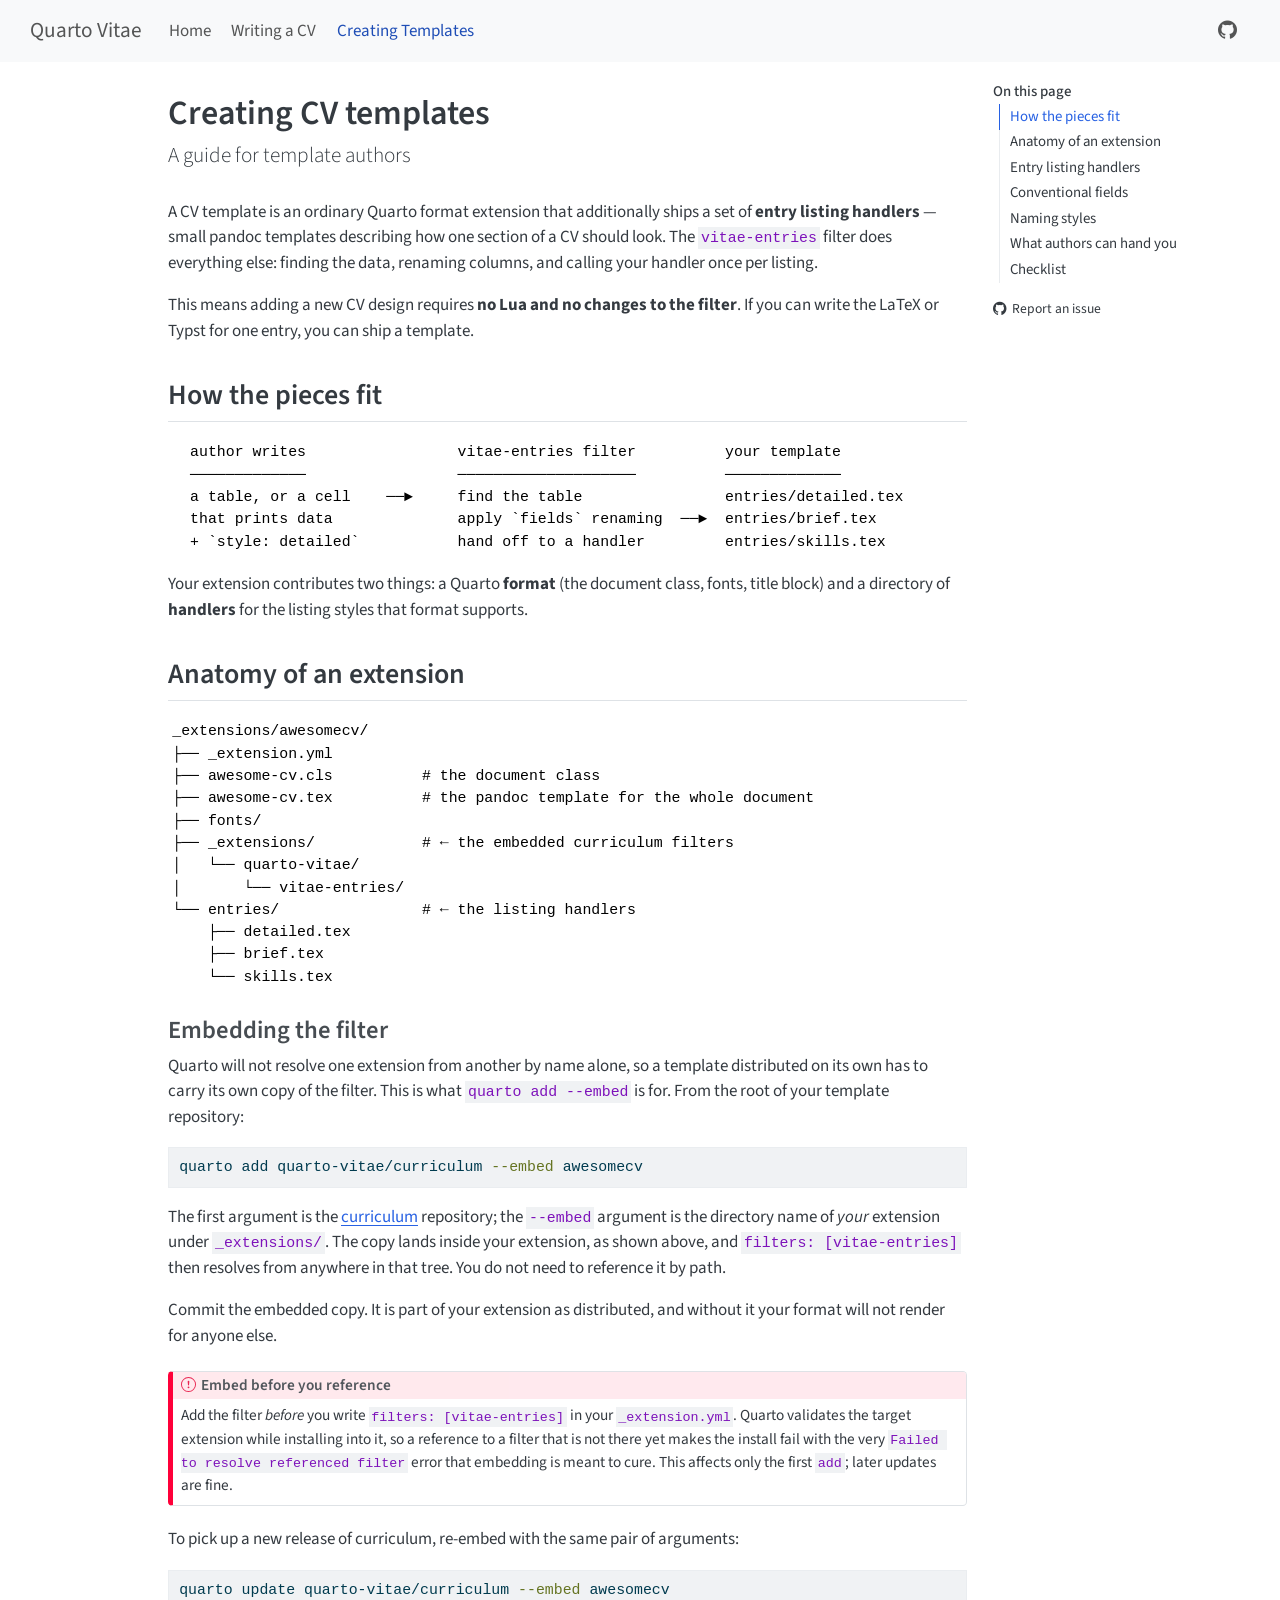
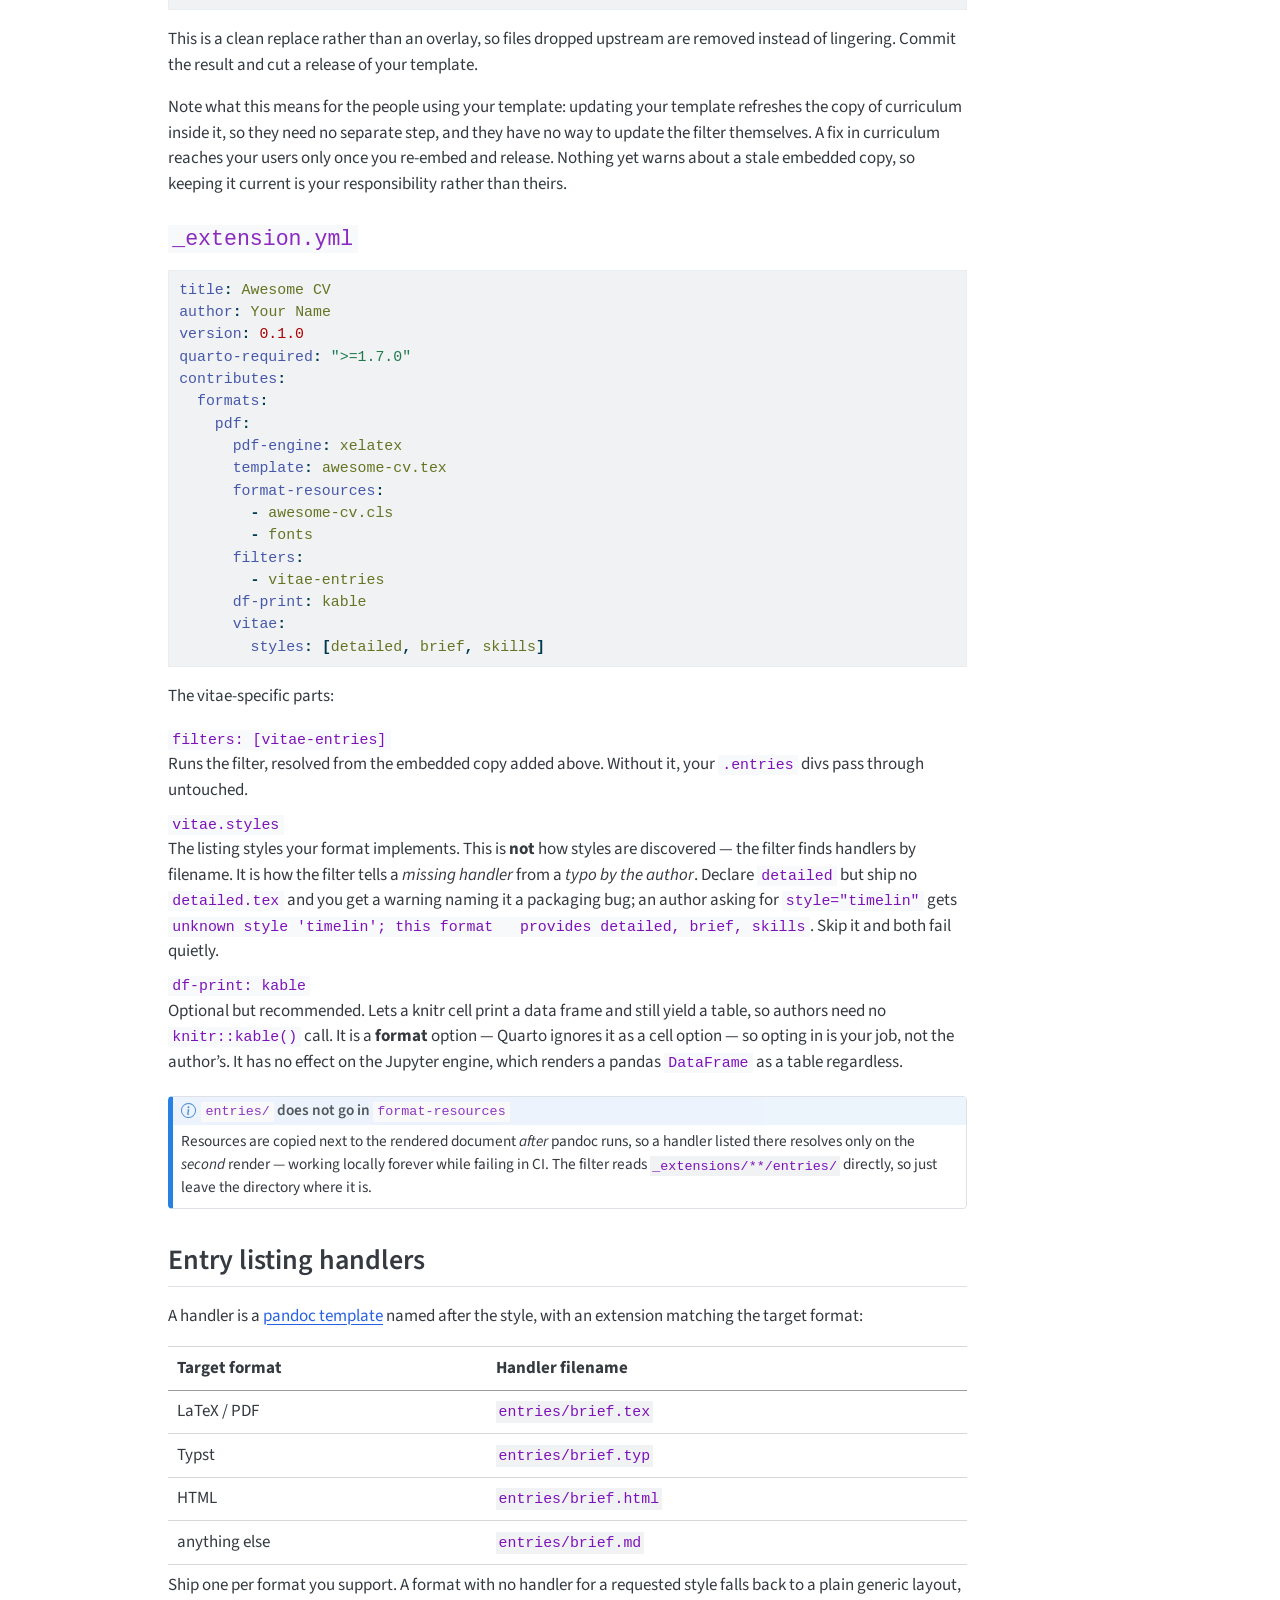
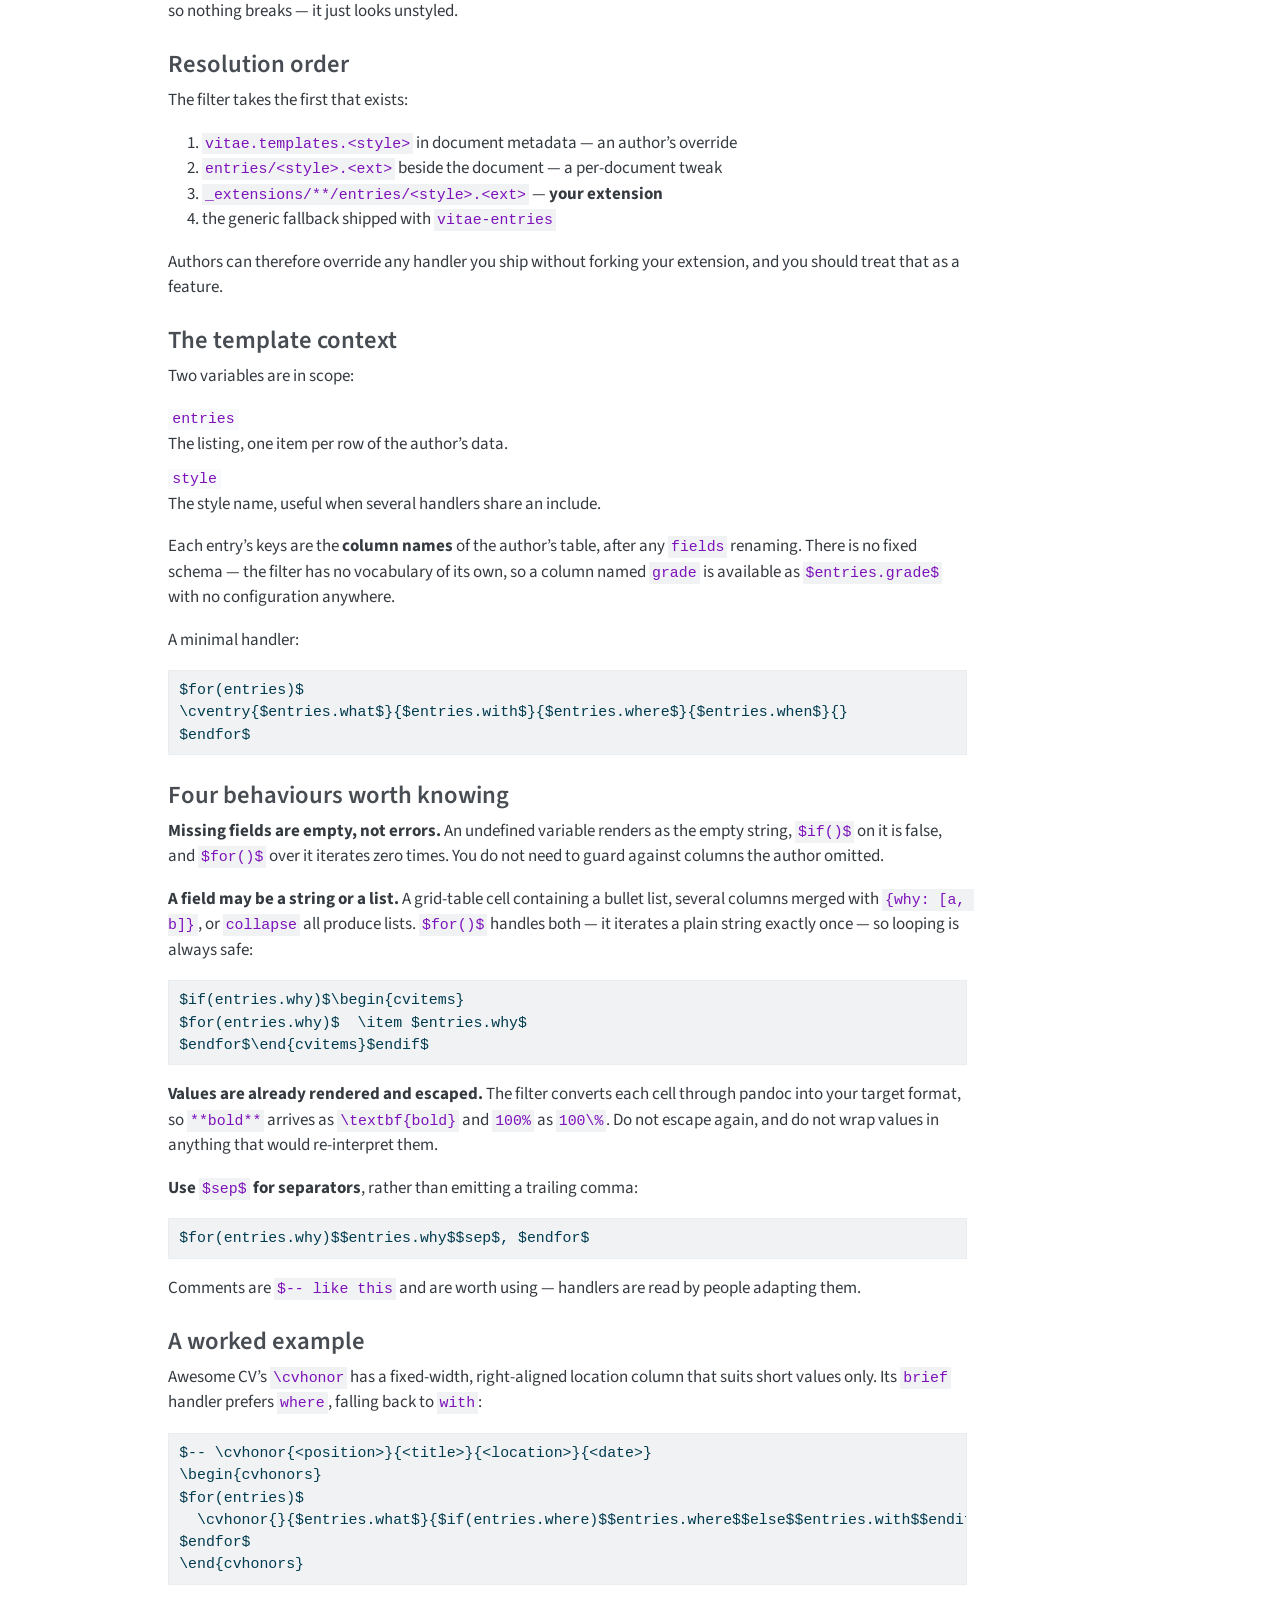
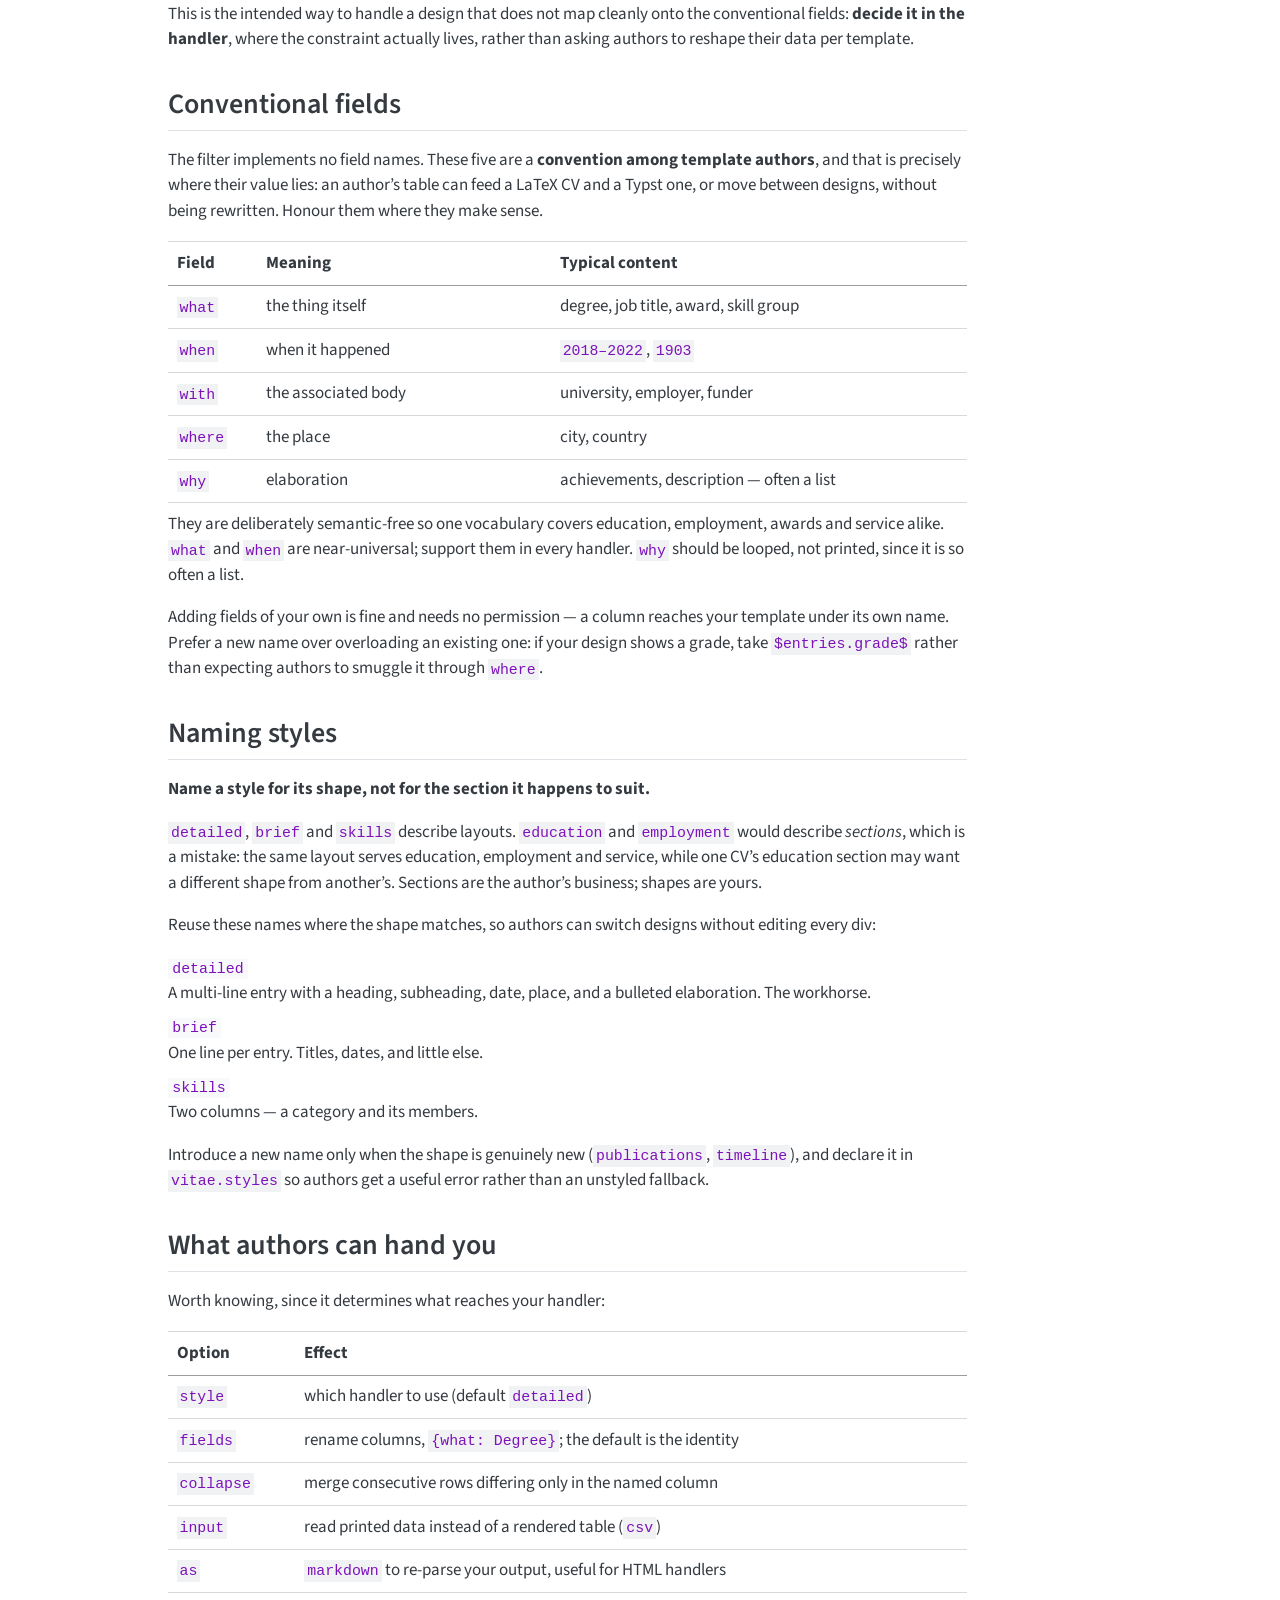
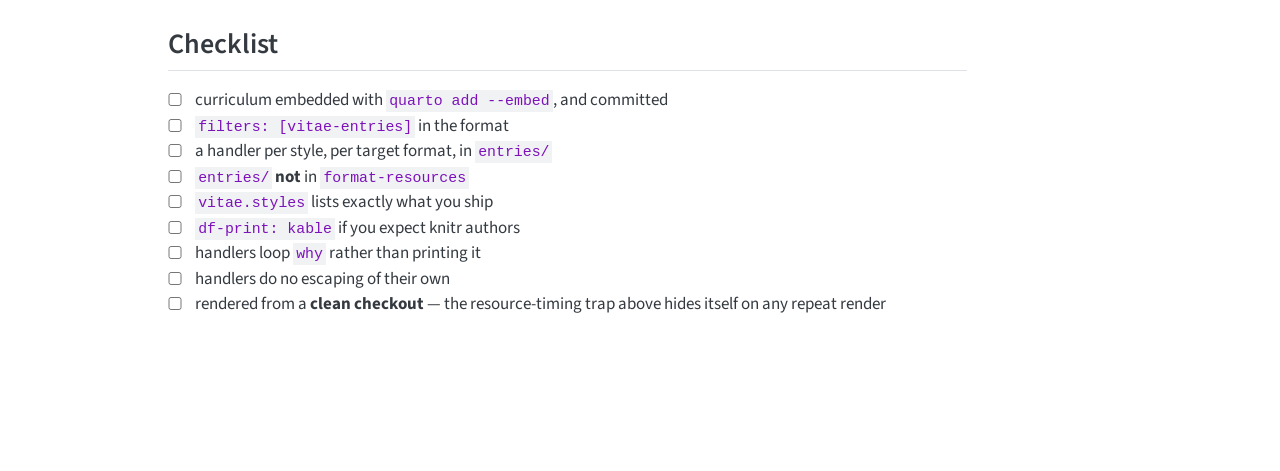
==== creating-templates.html @ 0ea7a0a8 "Built site for gh-pages" ====
<!DOCTYPE html>
<html xmlns="http://www.w3.org/1999/xhtml" lang="en" xml:lang="en"><head>

<meta charset="utf-8">
<meta name="generator" content="quarto-1.8.26">

<meta name="viewport" content="width=device-width, initial-scale=1.0, user-scalable=yes">


<title>Creating CV templates – Quarto Vitae</title>
<style>
code{white-space: pre-wrap;}
span.smallcaps{font-variant: small-caps;}
div.columns{display: flex; gap: min(4vw, 1.5em);}
div.column{flex: auto; overflow-x: auto;}
div.hanging-indent{margin-left: 1.5em; text-indent: -1.5em;}
ul.task-list{list-style: none;}
ul.task-list li input[type="checkbox"] {
  width: 0.8em;
  margin: 0 0.8em 0.2em -1em; /* quarto-specific, see https://github.com/quarto-dev/quarto-cli/issues/4556 */ 
  vertical-align: middle;
}
/* CSS for syntax highlighting */
html { -webkit-text-size-adjust: 100%; }
pre > code.sourceCode { white-space: pre; position: relative; }
pre > code.sourceCode > span { display: inline-block; line-height: 1.25; }
pre > code.sourceCode > span:empty { height: 1.2em; }
.sourceCode { overflow: visible; }
code.sourceCode > span { color: inherit; text-decoration: inherit; }
div.sourceCode { margin: 1em 0; }
pre.sourceCode { margin: 0; }
@media screen {
div.sourceCode { overflow: auto; }
}
@media print {
pre > code.sourceCode { white-space: pre-wrap; }
pre > code.sourceCode > span { text-indent: -5em; padding-left: 5em; }
}
pre.numberSource code
  { counter-reset: source-line 0; }
pre.numberSource code > span
  { position: relative; left: -4em; counter-increment: source-line; }
pre.numberSource code > span > a:first-child::before
  { content: counter(source-line);
    position: relative; left: -1em; text-align: right; vertical-align: baseline;
    border: none; display: inline-block;
    -webkit-touch-callout: none; -webkit-user-select: none;
    -khtml-user-select: none; -moz-user-select: none;
    -ms-user-select: none; user-select: none;
    padding: 0 4px; width: 4em;
  }
pre.numberSource { margin-left: 3em;  padding-left: 4px; }
div.sourceCode
  {   }
@media screen {
pre > code.sourceCode > span > a:first-child::before { text-decoration: underline; }
}
</style>


<script src="site_libs/quarto-nav/quarto-nav.js"></script>
<script src="site_libs/quarto-nav/headroom.min.js"></script>
<script src="site_libs/clipboard/clipboard.min.js"></script>
<script src="site_libs/quarto-search/autocomplete.umd.js"></script>
<script src="site_libs/quarto-search/fuse.min.js"></script>
<script src="site_libs/quarto-search/quarto-search.js"></script>
<meta name="quarto:offset" content="./">
<script src="site_libs/quarto-html/quarto.js" type="module"></script>
<script src="site_libs/quarto-html/tabsets/tabsets.js" type="module"></script>
<script src="site_libs/quarto-html/axe/axe-check.js" type="module"></script>
<script src="site_libs/quarto-html/popper.min.js"></script>
<script src="site_libs/quarto-html/tippy.umd.min.js"></script>
<script src="site_libs/quarto-html/anchor.min.js"></script>
<link href="site_libs/quarto-html/tippy.css" rel="stylesheet">
<link href="site_libs/quarto-html/quarto-syntax-highlighting-587c61ba64f3a5504c4d52d930310e48.css" rel="stylesheet" id="quarto-text-highlighting-styles">
<script src="site_libs/bootstrap/bootstrap.min.js"></script>
<link href="site_libs/bootstrap/bootstrap-icons.css" rel="stylesheet">
<link href="site_libs/bootstrap/bootstrap-ab8ef9ee468b0a831b64f051da950bc8.min.css" rel="stylesheet" append-hash="true" id="quarto-bootstrap" data-mode="light">
<script id="quarto-search-options" type="application/json">{
  "location": "navbar",
  "copy-button": false,
  "collapse-after": 3,
  "panel-placement": "end",
  "type": "overlay",
  "limit": 50,
  "keyboard-shortcut": [
    "f",
    "/",
    "s"
  ],
  "show-item-context": false,
  "language": {
    "search-no-results-text": "No results",
    "search-matching-documents-text": "matching documents",
    "search-copy-link-title": "Copy link to search",
    "search-hide-matches-text": "Hide additional matches",
    "search-more-match-text": "more match in this document",
    "search-more-matches-text": "more matches in this document",
    "search-clear-button-title": "Clear",
    "search-text-placeholder": "",
    "search-detached-cancel-button-title": "Cancel",
    "search-submit-button-title": "Submit",
    "search-label": "Search"
  }
}</script>


<link rel="stylesheet" href="styles.css">
</head>

<body class="nav-fixed quarto-light">

<div id="quarto-search-results"></div>
  <header id="quarto-header" class="headroom fixed-top">
    <nav class="navbar navbar-expand-lg " data-bs-theme="dark">
      <div class="navbar-container container-fluid">
      <div class="navbar-brand-container mx-auto">
    <a class="navbar-brand" href="./index.html">
    <span class="navbar-title">Quarto Vitae</span>
    </a>
  </div>
            <div id="quarto-search" class="" title="Search"></div>
          <button class="navbar-toggler" type="button" data-bs-toggle="collapse" data-bs-target="#navbarCollapse" aria-controls="navbarCollapse" role="menu" aria-expanded="false" aria-label="Toggle navigation" onclick="if (window.quartoToggleHeadroom) { window.quartoToggleHeadroom(); }">
  <span class="navbar-toggler-icon"></span>
</button>
          <div class="collapse navbar-collapse" id="navbarCollapse">
            <ul class="navbar-nav navbar-nav-scroll me-auto">
  <li class="nav-item">
    <a class="nav-link" href="./index.html"> 
<span class="menu-text">Home</span></a>
  </li>  
  <li class="nav-item">
    <a class="nav-link" href="./using-templates.html"> 
<span class="menu-text">Writing a CV</span></a>
  </li>  
  <li class="nav-item">
    <a class="nav-link active" href="./creating-templates.html" aria-current="page"> 
<span class="menu-text">Creating Templates</span></a>
  </li>  
</ul>
            <ul class="navbar-nav navbar-nav-scroll ms-auto">
  <li class="nav-item compact">
    <a class="nav-link" href="https://github.com/orgs/quarto-vitae/repositories"> <i class="bi bi-github" role="img" aria-label="Quarto Vitae templates on GitHub">
</i> 
<span class="menu-text"></span></a>
  </li>  
</ul>
          </div> <!-- /navcollapse -->
            <div class="quarto-navbar-tools">
</div>
      </div> <!-- /container-fluid -->
    </nav>
</header>
<!-- content -->
<div id="quarto-content" class="quarto-container page-columns page-rows-contents page-layout-article page-navbar">
<!-- sidebar -->
<!-- margin-sidebar -->
    <div id="quarto-margin-sidebar" class="sidebar margin-sidebar">
        <nav id="TOC" role="doc-toc" class="toc-active">
    <h2 id="toc-title">On this page</h2>
   
  <ul>
  <li><a href="#how-the-pieces-fit" id="toc-how-the-pieces-fit" class="nav-link active" data-scroll-target="#how-the-pieces-fit">How the pieces fit</a></li>
  <li><a href="#anatomy-of-an-extension" id="toc-anatomy-of-an-extension" class="nav-link" data-scroll-target="#anatomy-of-an-extension">Anatomy of an extension</a>
  <ul class="collapse">
  <li><a href="#embedding-the-filter" id="toc-embedding-the-filter" class="nav-link" data-scroll-target="#embedding-the-filter">Embedding the filter</a></li>
  <li><a href="#extension.yml" id="toc-extension.yml" class="nav-link" data-scroll-target="#extension.yml"><code>_extension.yml</code></a></li>
  </ul></li>
  <li><a href="#entry-listing-handlers" id="toc-entry-listing-handlers" class="nav-link" data-scroll-target="#entry-listing-handlers">Entry listing handlers</a>
  <ul class="collapse">
  <li><a href="#resolution-order" id="toc-resolution-order" class="nav-link" data-scroll-target="#resolution-order">Resolution order</a></li>
  <li><a href="#the-template-context" id="toc-the-template-context" class="nav-link" data-scroll-target="#the-template-context">The template context</a></li>
  <li><a href="#four-behaviours-worth-knowing" id="toc-four-behaviours-worth-knowing" class="nav-link" data-scroll-target="#four-behaviours-worth-knowing">Four behaviours worth knowing</a></li>
  <li><a href="#a-worked-example" id="toc-a-worked-example" class="nav-link" data-scroll-target="#a-worked-example">A worked example</a></li>
  </ul></li>
  <li><a href="#conventional-fields" id="toc-conventional-fields" class="nav-link" data-scroll-target="#conventional-fields">Conventional fields</a></li>
  <li><a href="#naming-styles" id="toc-naming-styles" class="nav-link" data-scroll-target="#naming-styles">Naming styles</a></li>
  <li><a href="#what-authors-can-hand-you" id="toc-what-authors-can-hand-you" class="nav-link" data-scroll-target="#what-authors-can-hand-you">What authors can hand you</a></li>
  <li><a href="#checklist" id="toc-checklist" class="nav-link" data-scroll-target="#checklist">Checklist</a></li>
  </ul>
<div class="toc-actions"><ul><li><a href="https://github.com/quarto-vitae/quarto-vitae.github.io/issues/new" class="toc-action"><i class="bi bi-github"></i>Report an issue</a></li></ul></div></nav>
    </div>
<!-- main -->
<main class="content" id="quarto-document-content">

<header id="title-block-header" class="quarto-title-block default">
<div class="quarto-title">
<h1 class="title">Creating CV templates</h1>
<p class="subtitle lead">A guide for template authors</p>
</div>



<div class="quarto-title-meta">

    
  
    
  </div>
  


</header>


<p>A CV template is an ordinary Quarto format extension that additionally ships a set of <strong>entry listing handlers</strong> — small pandoc templates describing how one section of a CV should look. The <code>vitae-entries</code> filter does everything else: finding the data, renaming columns, and calling your handler once per listing.</p>
<p>This means adding a new CV design requires <strong>no Lua and no changes to the filter</strong>. If you can write the LaTeX or Typst for one entry, you can ship a template.</p>
<section id="how-the-pieces-fit" class="level2">
<h2 class="anchored" data-anchor-id="how-the-pieces-fit">How the pieces fit</h2>
<pre><code>  author writes                 vitae-entries filter          your template
  ─────────────                 ────────────────────          ─────────────
  a table, or a cell    ──►     find the table                entries/detailed.tex
  that prints data              apply `fields` renaming  ──►  entries/brief.tex
  + `style: detailed`           hand off to a handler         entries/skills.tex</code></pre>
<p>Your extension contributes two things: a Quarto <strong>format</strong> (the document class, fonts, title block) and a directory of <strong>handlers</strong> for the listing styles that format supports.</p>
</section>
<section id="anatomy-of-an-extension" class="level2">
<h2 class="anchored" data-anchor-id="anatomy-of-an-extension">Anatomy of an extension</h2>
<pre><code>_extensions/awesomecv/
├── _extension.yml
├── awesome-cv.cls          # the document class
├── awesome-cv.tex          # the pandoc template for the whole document
├── fonts/
├── _extensions/            # ← the embedded curriculum filters
│   └── quarto-vitae/
│       └── vitae-entries/
└── entries/                # ← the listing handlers
    ├── detailed.tex
    ├── brief.tex
    └── skills.tex</code></pre>
<section id="embedding-the-filter" class="level3">
<h3 class="anchored" data-anchor-id="embedding-the-filter">Embedding the filter</h3>
<p>Quarto will not resolve one extension from another by name alone, so a template distributed on its own has to carry its own copy of the filter. This is what <code>quarto add --embed</code> is for. From the root of your template repository:</p>
<div class="code-copy-outer-scaffold"><div class="sourceCode" id="cb3"><pre class="sourceCode bash code-with-copy"><code class="sourceCode bash"><span id="cb3-1"><a href="#cb3-1" aria-hidden="true" tabindex="-1"></a><span class="ex">quarto</span> add quarto-vitae/curriculum <span class="at">--embed</span> awesomecv</span></code></pre></div><button title="Copy to Clipboard" class="code-copy-button"><i class="bi"></i></button></div>
<p>The first argument is the <a href="https://github.com/quarto-vitae/curriculum">curriculum</a> repository; the <code>--embed</code> argument is the directory name of <em>your</em> extension under <code>_extensions/</code>. The copy lands inside your extension, as shown above, and <code>filters: [vitae-entries]</code> then resolves from anywhere in that tree. You do not need to reference it by path.</p>
<p>Commit the embedded copy. It is part of your extension as distributed, and without it your format will not render for anyone else.</p>
<div class="callout callout-style-default callout-important callout-titled">
<div class="callout-header d-flex align-content-center">
<div class="callout-icon-container">
<i class="callout-icon"></i>
</div>
<div class="callout-title-container flex-fill">
<span class="screen-reader-only">Important</span>Embed before you reference
</div>
</div>
<div class="callout-body-container callout-body">
<p>Add the filter <em>before</em> you write <code>filters: [vitae-entries]</code> in your <code>_extension.yml</code>. Quarto validates the target extension while installing into it, so a reference to a filter that is not there yet makes the install fail with the very <code>Failed to resolve referenced filter</code> error that embedding is meant to cure. This affects only the first <code>add</code>; later updates are fine.</p>
</div>
</div>
<p>To pick up a new release of curriculum, re-embed with the same pair of arguments:</p>
<div class="code-copy-outer-scaffold"><div class="sourceCode" id="cb4"><pre class="sourceCode bash code-with-copy"><code class="sourceCode bash"><span id="cb4-1"><a href="#cb4-1" aria-hidden="true" tabindex="-1"></a><span class="ex">quarto</span> update quarto-vitae/curriculum <span class="at">--embed</span> awesomecv</span></code></pre></div><button title="Copy to Clipboard" class="code-copy-button"><i class="bi"></i></button></div>
<p>This is a clean replace rather than an overlay, so files dropped upstream are removed instead of lingering. Commit the result and cut a release of your template.</p>
<p>Note what this means for the people using your template: updating your template refreshes the copy of curriculum inside it, so they need no separate step, and they have no way to update the filter themselves. A fix in curriculum reaches your users only once you re-embed and release. Nothing yet warns about a stale embedded copy, so keeping it current is your responsibility rather than theirs.</p>
</section>
<section id="extension.yml" class="level3">
<h3 class="anchored" data-anchor-id="extension.yml"><code>_extension.yml</code></h3>
<div class="code-copy-outer-scaffold"><div class="sourceCode" id="cb5"><pre class="sourceCode yaml code-with-copy"><code class="sourceCode yaml"><span id="cb5-1"><a href="#cb5-1" aria-hidden="true" tabindex="-1"></a><span class="fu">title</span><span class="kw">:</span><span class="at"> Awesome CV</span></span>
<span id="cb5-2"><a href="#cb5-2" aria-hidden="true" tabindex="-1"></a><span class="fu">author</span><span class="kw">:</span><span class="at"> Your Name</span></span>
<span id="cb5-3"><a href="#cb5-3" aria-hidden="true" tabindex="-1"></a><span class="fu">version</span><span class="kw">:</span><span class="at"> </span><span class="fl">0.1.0</span></span>
<span id="cb5-4"><a href="#cb5-4" aria-hidden="true" tabindex="-1"></a><span class="fu">quarto-required</span><span class="kw">:</span><span class="at"> </span><span class="st">"&gt;=1.7.0"</span></span>
<span id="cb5-5"><a href="#cb5-5" aria-hidden="true" tabindex="-1"></a><span class="fu">contributes</span><span class="kw">:</span></span>
<span id="cb5-6"><a href="#cb5-6" aria-hidden="true" tabindex="-1"></a><span class="at">  </span><span class="fu">formats</span><span class="kw">:</span></span>
<span id="cb5-7"><a href="#cb5-7" aria-hidden="true" tabindex="-1"></a><span class="at">    </span><span class="fu">pdf</span><span class="kw">:</span></span>
<span id="cb5-8"><a href="#cb5-8" aria-hidden="true" tabindex="-1"></a><span class="at">      </span><span class="fu">pdf-engine</span><span class="kw">:</span><span class="at"> xelatex</span></span>
<span id="cb5-9"><a href="#cb5-9" aria-hidden="true" tabindex="-1"></a><span class="at">      </span><span class="fu">template</span><span class="kw">:</span><span class="at"> awesome-cv.tex</span></span>
<span id="cb5-10"><a href="#cb5-10" aria-hidden="true" tabindex="-1"></a><span class="at">      </span><span class="fu">format-resources</span><span class="kw">:</span></span>
<span id="cb5-11"><a href="#cb5-11" aria-hidden="true" tabindex="-1"></a><span class="at">        </span><span class="kw">-</span><span class="at"> awesome-cv.cls</span></span>
<span id="cb5-12"><a href="#cb5-12" aria-hidden="true" tabindex="-1"></a><span class="at">        </span><span class="kw">-</span><span class="at"> fonts</span></span>
<span id="cb5-13"><a href="#cb5-13" aria-hidden="true" tabindex="-1"></a><span class="at">      </span><span class="fu">filters</span><span class="kw">:</span></span>
<span id="cb5-14"><a href="#cb5-14" aria-hidden="true" tabindex="-1"></a><span class="at">        </span><span class="kw">-</span><span class="at"> vitae-entries</span></span>
<span id="cb5-15"><a href="#cb5-15" aria-hidden="true" tabindex="-1"></a><span class="at">      </span><span class="fu">df-print</span><span class="kw">:</span><span class="at"> kable</span></span>
<span id="cb5-16"><a href="#cb5-16" aria-hidden="true" tabindex="-1"></a><span class="at">      </span><span class="fu">vitae</span><span class="kw">:</span></span>
<span id="cb5-17"><a href="#cb5-17" aria-hidden="true" tabindex="-1"></a><span class="at">        </span><span class="fu">styles</span><span class="kw">:</span><span class="at"> </span><span class="kw">[</span><span class="at">detailed</span><span class="kw">,</span><span class="at"> brief</span><span class="kw">,</span><span class="at"> skills</span><span class="kw">]</span></span></code></pre></div><button title="Copy to Clipboard" class="code-copy-button"><i class="bi"></i></button></div>
<p>The vitae-specific parts:</p>
<dl>
<dt><code>filters: [vitae-entries]</code></dt>
<dd>
Runs the filter, resolved from the embedded copy added above. Without it, your <code>.entries</code> divs pass through untouched.
</dd>
<dt><code>vitae.styles</code></dt>
<dd>
The listing styles your format implements. This is <strong>not</strong> how styles are discovered — the filter finds handlers by filename. It is how the filter tells a <em>missing handler</em> from a <em>typo by the author</em>. Declare <code>detailed</code> but ship no <code>detailed.tex</code> and you get a warning naming it a packaging bug; an author asking for <code>style="timelin"</code> gets <code>unknown style 'timelin'; this format   provides detailed, brief, skills</code>. Skip it and both fail quietly.
</dd>
<dt><code>df-print: kable</code></dt>
<dd>
Optional but recommended. Lets a knitr cell print a data frame and still yield a table, so authors need no <code>knitr::kable()</code> call. It is a <strong>format</strong> option — Quarto ignores it as a cell option — so opting in is your job, not the author’s. It has no effect on the Jupyter engine, which renders a pandas <code>DataFrame</code> as a table regardless.
</dd>
</dl>
<div class="callout callout-style-default callout-note callout-titled">
<div class="callout-header d-flex align-content-center">
<div class="callout-icon-container">
<i class="callout-icon"></i>
</div>
<div class="callout-title-container flex-fill">
<span class="screen-reader-only">Note</span><code>entries/</code> does not go in <code>format-resources</code>
</div>
</div>
<div class="callout-body-container callout-body">
<p>Resources are copied next to the rendered document <em>after</em> pandoc runs, so a handler listed there resolves only on the <em>second</em> render — working locally forever while failing in CI. The filter reads <code>_extensions/**/entries/</code> directly, so just leave the directory where it is.</p>
</div>
</div>
</section>
</section>
<section id="entry-listing-handlers" class="level2">
<h2 class="anchored" data-anchor-id="entry-listing-handlers">Entry listing handlers</h2>
<p>A handler is a <a href="https://pandoc.org/MANUAL.html#templates">pandoc template</a> named after the style, with an extension matching the target format:</p>
<table class="caption-top table">
<thead>
<tr class="header">
<th>Target format</th>
<th>Handler filename</th>
</tr>
</thead>
<tbody>
<tr class="odd">
<td>LaTeX / PDF</td>
<td><code>entries/brief.tex</code></td>
</tr>
<tr class="even">
<td>Typst</td>
<td><code>entries/brief.typ</code></td>
</tr>
<tr class="odd">
<td>HTML</td>
<td><code>entries/brief.html</code></td>
</tr>
<tr class="even">
<td>anything else</td>
<td><code>entries/brief.md</code></td>
</tr>
</tbody>
</table>
<p>Ship one per format you support. A format with no handler for a requested style falls back to a plain generic layout, so nothing breaks — it just looks unstyled.</p>
<section id="resolution-order" class="level3">
<h3 class="anchored" data-anchor-id="resolution-order">Resolution order</h3>
<p>The filter takes the first that exists:</p>
<ol type="1">
<li><code>vitae.templates.&lt;style&gt;</code> in document metadata — an author’s override</li>
<li><code>entries/&lt;style&gt;.&lt;ext&gt;</code> beside the document — a per-document tweak</li>
<li><code>_extensions/**/entries/&lt;style&gt;.&lt;ext&gt;</code> — <strong>your extension</strong></li>
<li>the generic fallback shipped with <code>vitae-entries</code></li>
</ol>
<p>Authors can therefore override any handler you ship without forking your extension, and you should treat that as a feature.</p>
</section>
<section id="the-template-context" class="level3">
<h3 class="anchored" data-anchor-id="the-template-context">The template context</h3>
<p>Two variables are in scope:</p>
<dl>
<dt><code>entries</code></dt>
<dd>
The listing, one item per row of the author’s data.
</dd>
<dt><code>style</code></dt>
<dd>
The style name, useful when several handlers share an include.
</dd>
</dl>
<p>Each entry’s keys are the <strong>column names</strong> of the author’s table, after any <code>fields</code> renaming. There is no fixed schema — the filter has no vocabulary of its own, so a column named <code>grade</code> is available as <code>$entries.grade$</code> with no configuration anywhere.</p>
<p>A minimal handler:</p>
<div class="code-copy-outer-scaffold"><div class="sourceCode" id="cb6"><pre class="sourceCode default code-with-copy"><code class="sourceCode default"><span id="cb6-1"><a href="#cb6-1" aria-hidden="true" tabindex="-1"></a>$for(entries)$</span>
<span id="cb6-2"><a href="#cb6-2" aria-hidden="true" tabindex="-1"></a>\cventry{$entries.what$}{$entries.with$}{$entries.where$}{$entries.when$}{}</span>
<span id="cb6-3"><a href="#cb6-3" aria-hidden="true" tabindex="-1"></a>$endfor$</span></code></pre></div><button title="Copy to Clipboard" class="code-copy-button"><i class="bi"></i></button></div>
</section>
<section id="four-behaviours-worth-knowing" class="level3">
<h3 class="anchored" data-anchor-id="four-behaviours-worth-knowing">Four behaviours worth knowing</h3>
<p><strong>Missing fields are empty, not errors.</strong> An undefined variable renders as the empty string, <code>$if()$</code> on it is false, and <code>$for()$</code> over it iterates zero times. You do not need to guard against columns the author omitted.</p>
<p><strong>A field may be a string or a list.</strong> A grid-table cell containing a bullet list, several columns merged with <code>{why: [a, b]}</code>, or <code>collapse</code> all produce lists. <code>$for()$</code> handles both — it iterates a plain string exactly once — so looping is always safe:</p>
<div class="code-copy-outer-scaffold"><div class="sourceCode" id="cb7"><pre class="sourceCode default code-with-copy"><code class="sourceCode default"><span id="cb7-1"><a href="#cb7-1" aria-hidden="true" tabindex="-1"></a>$if(entries.why)$\begin{cvitems}</span>
<span id="cb7-2"><a href="#cb7-2" aria-hidden="true" tabindex="-1"></a>$for(entries.why)$  \item $entries.why$</span>
<span id="cb7-3"><a href="#cb7-3" aria-hidden="true" tabindex="-1"></a>$endfor$\end{cvitems}$endif$</span></code></pre></div><button title="Copy to Clipboard" class="code-copy-button"><i class="bi"></i></button></div>
<p><strong>Values are already rendered and escaped.</strong> The filter converts each cell through pandoc into your target format, so <code>**bold**</code> arrives as <code>\textbf{bold}</code> and <code>100%</code> as <code>100\%</code>. Do not escape again, and do not wrap values in anything that would re-interpret them.</p>
<p><strong>Use <code>$sep$</code> for separators</strong>, rather than emitting a trailing comma:</p>
<div class="code-copy-outer-scaffold"><div class="sourceCode" id="cb8"><pre class="sourceCode default code-with-copy"><code class="sourceCode default"><span id="cb8-1"><a href="#cb8-1" aria-hidden="true" tabindex="-1"></a>$for(entries.why)$$entries.why$$sep$, $endfor$</span></code></pre></div><button title="Copy to Clipboard" class="code-copy-button"><i class="bi"></i></button></div>
<p>Comments are <code>$-- like this</code> and are worth using — handlers are read by people adapting them.</p>
</section>
<section id="a-worked-example" class="level3">
<h3 class="anchored" data-anchor-id="a-worked-example">A worked example</h3>
<p>Awesome CV’s <code>\cvhonor</code> has a fixed-width, right-aligned location column that suits short values only. Its <code>brief</code> handler prefers <code>where</code>, falling back to <code>with</code>:</p>
<div class="code-copy-outer-scaffold"><div class="sourceCode" id="cb9"><pre class="sourceCode default code-with-copy"><code class="sourceCode default"><span id="cb9-1"><a href="#cb9-1" aria-hidden="true" tabindex="-1"></a>$-- \cvhonor{&lt;position&gt;}{&lt;title&gt;}{&lt;location&gt;}{&lt;date&gt;}</span>
<span id="cb9-2"><a href="#cb9-2" aria-hidden="true" tabindex="-1"></a>\begin{cvhonors}</span>
<span id="cb9-3"><a href="#cb9-3" aria-hidden="true" tabindex="-1"></a>$for(entries)$</span>
<span id="cb9-4"><a href="#cb9-4" aria-hidden="true" tabindex="-1"></a>  \cvhonor{}{$entries.what$}{$if(entries.where)$$entries.where$$else$$entries.with$$endif$}{$entries.when$}</span>
<span id="cb9-5"><a href="#cb9-5" aria-hidden="true" tabindex="-1"></a>$endfor$</span>
<span id="cb9-6"><a href="#cb9-6" aria-hidden="true" tabindex="-1"></a>\end{cvhonors}</span></code></pre></div><button title="Copy to Clipboard" class="code-copy-button"><i class="bi"></i></button></div>
<p>This is the intended way to handle a design that does not map cleanly onto the conventional fields: <strong>decide it in the handler</strong>, where the constraint actually lives, rather than asking authors to reshape their data per template.</p>
</section>
</section>
<section id="conventional-fields" class="level2">
<h2 class="anchored" data-anchor-id="conventional-fields">Conventional fields</h2>
<p>The filter implements no field names. These five are a <strong>convention among template authors</strong>, and that is precisely where their value lies: an author’s table can feed a LaTeX CV and a Typst one, or move between designs, without being rewritten. Honour them where they make sense.</p>
<table class="caption-top table">
<colgroup>
<col style="width: 11%">
<col style="width: 36%">
<col style="width: 51%">
</colgroup>
<thead>
<tr class="header">
<th>Field</th>
<th>Meaning</th>
<th>Typical content</th>
</tr>
</thead>
<tbody>
<tr class="odd">
<td><code>what</code></td>
<td>the thing itself</td>
<td>degree, job title, award, skill group</td>
</tr>
<tr class="even">
<td><code>when</code></td>
<td>when it happened</td>
<td><code>2018–2022</code>, <code>1903</code></td>
</tr>
<tr class="odd">
<td><code>with</code></td>
<td>the associated body</td>
<td>university, employer, funder</td>
</tr>
<tr class="even">
<td><code>where</code></td>
<td>the place</td>
<td>city, country</td>
</tr>
<tr class="odd">
<td><code>why</code></td>
<td>elaboration</td>
<td>achievements, description — often a list</td>
</tr>
</tbody>
</table>
<p>They are deliberately semantic-free so one vocabulary covers education, employment, awards and service alike. <code>what</code> and <code>when</code> are near-universal; support them in every handler. <code>why</code> should be looped, not printed, since it is so often a list.</p>
<p>Adding fields of your own is fine and needs no permission — a column reaches your template under its own name. Prefer a new name over overloading an existing one: if your design shows a grade, take <code>$entries.grade$</code> rather than expecting authors to smuggle it through <code>where</code>.</p>
</section>
<section id="naming-styles" class="level2">
<h2 class="anchored" data-anchor-id="naming-styles">Naming styles</h2>
<p><strong>Name a style for its shape, not for the section it happens to suit.</strong></p>
<p><code>detailed</code>, <code>brief</code> and <code>skills</code> describe layouts. <code>education</code> and <code>employment</code> would describe <em>sections</em>, which is a mistake: the same layout serves education, employment and service, while one CV’s education section may want a different shape from another’s. Sections are the author’s business; shapes are yours.</p>
<p>Reuse these names where the shape matches, so authors can switch designs without editing every div:</p>
<dl>
<dt><code>detailed</code></dt>
<dd>
A multi-line entry with a heading, subheading, date, place, and a bulleted elaboration. The workhorse.
</dd>
<dt><code>brief</code></dt>
<dd>
One line per entry. Titles, dates, and little else.
</dd>
<dt><code>skills</code></dt>
<dd>
Two columns — a category and its members.
</dd>
</dl>
<p>Introduce a new name only when the shape is genuinely new (<code>publications</code>, <code>timeline</code>), and declare it in <code>vitae.styles</code> so authors get a useful error rather than an unstyled fallback.</p>
</section>
<section id="what-authors-can-hand-you" class="level2">
<h2 class="anchored" data-anchor-id="what-authors-can-hand-you">What authors can hand you</h2>
<p>Worth knowing, since it determines what reaches your handler:</p>
<table class="caption-top table">
<colgroup>
<col style="width: 16%">
<col style="width: 84%">
</colgroup>
<thead>
<tr class="header">
<th>Option</th>
<th>Effect</th>
</tr>
</thead>
<tbody>
<tr class="odd">
<td><code>style</code></td>
<td>which handler to use (default <code>detailed</code>)</td>
</tr>
<tr class="even">
<td><code>fields</code></td>
<td>rename columns, <code>{what: Degree}</code>; the default is the identity</td>
</tr>
<tr class="odd">
<td><code>collapse</code></td>
<td>merge consecutive rows differing only in the named column</td>
</tr>
<tr class="even">
<td><code>input</code></td>
<td>read printed data instead of a rendered table (<code>csv</code>)</td>
</tr>
<tr class="odd">
<td><code>as</code></td>
<td><code>markdown</code> to re-parse your output, useful for HTML handlers</td>
</tr>
</tbody>
</table>
</section>
<section id="checklist" class="level2">
<h2 class="anchored" data-anchor-id="checklist">Checklist</h2>
<ul class="task-list">
<li><label><input type="checkbox">curriculum embedded with <code>quarto add --embed</code>, and committed</label></li>
<li><label><input type="checkbox"><code>filters: [vitae-entries]</code> in the format</label></li>
<li><label><input type="checkbox">a handler per style, per target format, in <code>entries/</code></label></li>
<li><label><input type="checkbox"><code>entries/</code> <strong>not</strong> in <code>format-resources</code></label></li>
<li><label><input type="checkbox"><code>vitae.styles</code> lists exactly what you ship</label></li>
<li><label><input type="checkbox"><code>df-print: kable</code> if you expect knitr authors</label></li>
<li><label><input type="checkbox">handlers loop <code>why</code> rather than printing it</label></li>
<li><label><input type="checkbox">handlers do no escaping of their own</label></li>
<li><label><input type="checkbox">rendered from a <strong>clean checkout</strong> — the resource-timing trap above hides itself on any repeat render</label></li>
</ul>


</section>

</main> <!-- /main -->
<script id="quarto-html-after-body" type="application/javascript">
  window.document.addEventListener("DOMContentLoaded", function (event) {
    const icon = "";
    const anchorJS = new window.AnchorJS();
    anchorJS.options = {
      placement: 'right',
      icon: icon
    };
    anchorJS.add('.anchored');
    const isCodeAnnotation = (el) => {
      for (const clz of el.classList) {
        if (clz.startsWith('code-annotation-')) {                     
          return true;
        }
      }
      return false;
    }
    const onCopySuccess = function(e) {
      // button target
      const button = e.trigger;
      // don't keep focus
      button.blur();
      // flash "checked"
      button.classList.add('code-copy-button-checked');
      var currentTitle = button.getAttribute("title");
      button.setAttribute("title", "Copied!");
      let tooltip;
      if (window.bootstrap) {
        button.setAttribute("data-bs-toggle", "tooltip");
        button.setAttribute("data-bs-placement", "left");
        button.setAttribute("data-bs-title", "Copied!");
        tooltip = new bootstrap.Tooltip(button, 
          { trigger: "manual", 
            customClass: "code-copy-button-tooltip",
            offset: [0, -8]});
        tooltip.show();    
      }
      setTimeout(function() {
        if (tooltip) {
          tooltip.hide();
          button.removeAttribute("data-bs-title");
          button.removeAttribute("data-bs-toggle");
          button.removeAttribute("data-bs-placement");
        }
        button.setAttribute("title", currentTitle);
        button.classList.remove('code-copy-button-checked');
      }, 1000);
      // clear code selection
      e.clearSelection();
    }
    const getTextToCopy = function(trigger) {
      const outerScaffold = trigger.parentElement.cloneNode(true);
      const codeEl = outerScaffold.querySelector('code');
      for (const childEl of codeEl.children) {
        if (isCodeAnnotation(childEl)) {
          childEl.remove();
        }
      }
      return codeEl.innerText;
    }
    const clipboard = new window.ClipboardJS('.code-copy-button:not([data-in-quarto-modal])', {
      text: getTextToCopy
    });
    clipboard.on('success', onCopySuccess);
    if (window.document.getElementById('quarto-embedded-source-code-modal')) {
      const clipboardModal = new window.ClipboardJS('.code-copy-button[data-in-quarto-modal]', {
        text: getTextToCopy,
        container: window.document.getElementById('quarto-embedded-source-code-modal')
      });
      clipboardModal.on('success', onCopySuccess);
    }
      var localhostRegex = new RegExp(/^(?:http|https):\/\/localhost\:?[0-9]*\//);
      var mailtoRegex = new RegExp(/^mailto:/);
        var filterRegex = new RegExp("https:\/\/quarto-vitae\.github\.io");
      var isInternal = (href) => {
          return filterRegex.test(href) || localhostRegex.test(href) || mailtoRegex.test(href);
      }
      // Inspect non-navigation links and adorn them if external
     var links = window.document.querySelectorAll('a[href]:not(.nav-link):not(.navbar-brand):not(.toc-action):not(.sidebar-link):not(.sidebar-item-toggle):not(.pagination-link):not(.no-external):not([aria-hidden]):not(.dropdown-item):not(.quarto-navigation-tool):not(.about-link)');
      for (var i=0; i<links.length; i++) {
        const link = links[i];
        if (!isInternal(link.href)) {
          // undo the damage that might have been done by quarto-nav.js in the case of
          // links that we want to consider external
          if (link.dataset.originalHref !== undefined) {
            link.href = link.dataset.originalHref;
          }
        }
      }
    function tippyHover(el, contentFn, onTriggerFn, onUntriggerFn) {
      const config = {
        allowHTML: true,
        maxWidth: 500,
        delay: 100,
        arrow: false,
        appendTo: function(el) {
            return el.parentElement;
        },
        interactive: true,
        interactiveBorder: 10,
        theme: 'quarto',
        placement: 'bottom-start',
      };
      if (contentFn) {
        config.content = contentFn;
      }
      if (onTriggerFn) {
        config.onTrigger = onTriggerFn;
      }
      if (onUntriggerFn) {
        config.onUntrigger = onUntriggerFn;
      }
      window.tippy(el, config); 
    }
    const noterefs = window.document.querySelectorAll('a[role="doc-noteref"]');
    for (var i=0; i<noterefs.length; i++) {
      const ref = noterefs[i];
      tippyHover(ref, function() {
        // use id or data attribute instead here
        let href = ref.getAttribute('data-footnote-href') || ref.getAttribute('href');
        try { href = new URL(href).hash; } catch {}
        const id = href.replace(/^#\/?/, "");
        const note = window.document.getElementById(id);
        if (note) {
          return note.innerHTML;
        } else {
          return "";
        }
      });
    }
    const xrefs = window.document.querySelectorAll('a.quarto-xref');
    const processXRef = (id, note) => {
      // Strip column container classes
      const stripColumnClz = (el) => {
        el.classList.remove("page-full", "page-columns");
        if (el.children) {
          for (const child of el.children) {
            stripColumnClz(child);
          }
        }
      }
      stripColumnClz(note)
      if (id === null || id.startsWith('sec-')) {
        // Special case sections, only their first couple elements
        const container = document.createElement("div");
        if (note.children && note.children.length > 2) {
          container.appendChild(note.children[0].cloneNode(true));
          for (let i = 1; i < note.children.length; i++) {
            const child = note.children[i];
            if (child.tagName === "P" && child.innerText === "") {
              continue;
            } else {
              container.appendChild(child.cloneNode(true));
              break;
            }
          }
          if (window.Quarto?.typesetMath) {
            window.Quarto.typesetMath(container);
          }
          return container.innerHTML
        } else {
          if (window.Quarto?.typesetMath) {
            window.Quarto.typesetMath(note);
          }
          return note.innerHTML;
        }
      } else {
        // Remove any anchor links if they are present
        const anchorLink = note.querySelector('a.anchorjs-link');
        if (anchorLink) {
          anchorLink.remove();
        }
        if (window.Quarto?.typesetMath) {
          window.Quarto.typesetMath(note);
        }
        if (note.classList.contains("callout")) {
          return note.outerHTML;
        } else {
          return note.innerHTML;
        }
      }
    }
    for (var i=0; i<xrefs.length; i++) {
      const xref = xrefs[i];
      tippyHover(xref, undefined, function(instance) {
        instance.disable();
        let url = xref.getAttribute('href');
        let hash = undefined; 
        if (url.startsWith('#')) {
          hash = url;
        } else {
          try { hash = new URL(url).hash; } catch {}
        }
        if (hash) {
          const id = hash.replace(/^#\/?/, "");
          const note = window.document.getElementById(id);
          if (note !== null) {
            try {
              const html = processXRef(id, note.cloneNode(true));
              instance.setContent(html);
            } finally {
              instance.enable();
              instance.show();
            }
          } else {
            // See if we can fetch this
            fetch(url.split('#')[0])
            .then(res => res.text())
            .then(html => {
              const parser = new DOMParser();
              const htmlDoc = parser.parseFromString(html, "text/html");
              const note = htmlDoc.getElementById(id);
              if (note !== null) {
                const html = processXRef(id, note);
                instance.setContent(html);
              } 
            }).finally(() => {
              instance.enable();
              instance.show();
            });
          }
        } else {
          // See if we can fetch a full url (with no hash to target)
          // This is a special case and we should probably do some content thinning / targeting
          fetch(url)
          .then(res => res.text())
          .then(html => {
            const parser = new DOMParser();
            const htmlDoc = parser.parseFromString(html, "text/html");
            const note = htmlDoc.querySelector('main.content');
            if (note !== null) {
              // This should only happen for chapter cross references
              // (since there is no id in the URL)
              // remove the first header
              if (note.children.length > 0 && note.children[0].tagName === "HEADER") {
                note.children[0].remove();
              }
              const html = processXRef(null, note);
              instance.setContent(html);
            } 
          }).finally(() => {
            instance.enable();
            instance.show();
          });
        }
      }, function(instance) {
      });
    }
        let selectedAnnoteEl;
        const selectorForAnnotation = ( cell, annotation) => {
          let cellAttr = 'data-code-cell="' + cell + '"';
          let lineAttr = 'data-code-annotation="' +  annotation + '"';
          const selector = 'span[' + cellAttr + '][' + lineAttr + ']';
          return selector;
        }
        const selectCodeLines = (annoteEl) => {
          const doc = window.document;
          const targetCell = annoteEl.getAttribute("data-target-cell");
          const targetAnnotation = annoteEl.getAttribute("data-target-annotation");
          const annoteSpan = window.document.querySelector(selectorForAnnotation(targetCell, targetAnnotation));
          const lines = annoteSpan.getAttribute("data-code-lines").split(",");
          const lineIds = lines.map((line) => {
            return targetCell + "-" + line;
          })
          let top = null;
          let height = null;
          let parent = null;
          if (lineIds.length > 0) {
              //compute the position of the single el (top and bottom and make a div)
              const el = window.document.getElementById(lineIds[0]);
              top = el.offsetTop;
              height = el.offsetHeight;
              parent = el.parentElement.parentElement;
            if (lineIds.length > 1) {
              const lastEl = window.document.getElementById(lineIds[lineIds.length - 1]);
              const bottom = lastEl.offsetTop + lastEl.offsetHeight;
              height = bottom - top;
            }
            if (top !== null && height !== null && parent !== null) {
              // cook up a div (if necessary) and position it 
              let div = window.document.getElementById("code-annotation-line-highlight");
              if (div === null) {
                div = window.document.createElement("div");
                div.setAttribute("id", "code-annotation-line-highlight");
                div.style.position = 'absolute';
                parent.appendChild(div);
              }
              div.style.top = top - 2 + "px";
              div.style.height = height + 4 + "px";
              div.style.left = 0;
              let gutterDiv = window.document.getElementById("code-annotation-line-highlight-gutter");
              if (gutterDiv === null) {
                gutterDiv = window.document.createElement("div");
                gutterDiv.setAttribute("id", "code-annotation-line-highlight-gutter");
                gutterDiv.style.position = 'absolute';
                const codeCell = window.document.getElementById(targetCell);
                const gutter = codeCell.querySelector('.code-annotation-gutter');
                gutter.appendChild(gutterDiv);
              }
              gutterDiv.style.top = top - 2 + "px";
              gutterDiv.style.height = height + 4 + "px";
            }
            selectedAnnoteEl = annoteEl;
          }
        };
        const unselectCodeLines = () => {
          const elementsIds = ["code-annotation-line-highlight", "code-annotation-line-highlight-gutter"];
          elementsIds.forEach((elId) => {
            const div = window.document.getElementById(elId);
            if (div) {
              div.remove();
            }
          });
          selectedAnnoteEl = undefined;
        };
          // Handle positioning of the toggle
      window.addEventListener(
        "resize",
        throttle(() => {
          elRect = undefined;
          if (selectedAnnoteEl) {
            selectCodeLines(selectedAnnoteEl);
          }
        }, 10)
      );
      function throttle(fn, ms) {
      let throttle = false;
      let timer;
        return (...args) => {
          if(!throttle) { // first call gets through
              fn.apply(this, args);
              throttle = true;
          } else { // all the others get throttled
              if(timer) clearTimeout(timer); // cancel #2
              timer = setTimeout(() => {
                fn.apply(this, args);
                timer = throttle = false;
              }, ms);
          }
        };
      }
        // Attach click handler to the DT
        const annoteDls = window.document.querySelectorAll('dt[data-target-cell]');
        for (const annoteDlNode of annoteDls) {
          annoteDlNode.addEventListener('click', (event) => {
            const clickedEl = event.target;
            if (clickedEl !== selectedAnnoteEl) {
              unselectCodeLines();
              const activeEl = window.document.querySelector('dt[data-target-cell].code-annotation-active');
              if (activeEl) {
                activeEl.classList.remove('code-annotation-active');
              }
              selectCodeLines(clickedEl);
              clickedEl.classList.add('code-annotation-active');
            } else {
              // Unselect the line
              unselectCodeLines();
              clickedEl.classList.remove('code-annotation-active');
            }
          });
        }
    const findCites = (el) => {
      const parentEl = el.parentElement;
      if (parentEl) {
        const cites = parentEl.dataset.cites;
        if (cites) {
          return {
            el,
            cites: cites.split(' ')
          };
        } else {
          return findCites(el.parentElement)
        }
      } else {
        return undefined;
      }
    };
    var bibliorefs = window.document.querySelectorAll('a[role="doc-biblioref"]');
    for (var i=0; i<bibliorefs.length; i++) {
      const ref = bibliorefs[i];
      const citeInfo = findCites(ref);
      if (citeInfo) {
        tippyHover(citeInfo.el, function() {
          var popup = window.document.createElement('div');
          citeInfo.cites.forEach(function(cite) {
            var citeDiv = window.document.createElement('div');
            citeDiv.classList.add('hanging-indent');
            citeDiv.classList.add('csl-entry');
            var biblioDiv = window.document.getElementById('ref-' + cite);
            if (biblioDiv) {
              citeDiv.innerHTML = biblioDiv.innerHTML;
            }
            popup.appendChild(citeDiv);
          });
          return popup.innerHTML;
        });
      }
    }
  });
  </script>
</div> <!-- /content -->




<footer class="footer"><div class="nav-footer"><div class="nav-footer-center"><div class="toc-actions d-sm-block d-md-none"><ul><li><a href="https://github.com/quarto-vitae/quarto-vitae.github.io/issues/new" class="toc-action"><i class="bi bi-github"></i>Report an issue</a></li></ul></div></div></div></footer></body></html>
---- site_libs/quarto-html/tippy.css ----
.tippy-box[data-animation=fade][data-state=hidden]{opacity:0}[data-tippy-root]{max-width:calc(100vw - 10px)}.tippy-box{position:relative;background-color:#333;color:#fff;border-radius:4px;font-size:14px;line-height:1.4;white-space:normal;outline:0;transition-property:transform,visibility,opacity}.tippy-box[data-placement^=top]>.tippy-arrow{bottom:0}.tippy-box[data-placement^=top]>.tippy-arrow:before{bottom:-7px;left:0;border-width:8px 8px 0;border-top-color:initial;transform-origin:center top}.tippy-box[data-placement^=bottom]>.tippy-arrow{top:0}.tippy-box[data-placement^=bottom]>.tippy-arrow:before{top:-7px;left:0;border-width:0 8px 8px;border-bottom-color:initial;transform-origin:center bottom}.tippy-box[data-placement^=left]>.tippy-arrow{right:0}.tippy-box[data-placement^=left]>.tippy-arrow:before{border-width:8px 0 8px 8px;border-left-color:initial;right:-7px;transform-origin:center left}.tippy-box[data-placement^=right]>.tippy-arrow{left:0}.tippy-box[data-placement^=right]>.tippy-arrow:before{left:-7px;border-width:8px 8px 8px 0;border-right-color:initial;transform-origin:center right}.tippy-box[data-inertia][data-state=visible]{transition-timing-function:cubic-bezier(.54,1.5,.38,1.11)}.tippy-arrow{width:16px;height:16px;color:#333}.tippy-arrow:before{content:"";position:absolute;border-color:transparent;border-style:solid}.tippy-content{position:relative;padding:5px 9px;z-index:1}
---- site_libs/quarto-html/quarto-syntax-highlighting-587c61ba64f3a5504c4d52d930310e48.css ----
/* quarto syntax highlight colors */
:root {
  --quarto-hl-ot-color: #003B4F;
  --quarto-hl-at-color: #657422;
  --quarto-hl-ss-color: #20794D;
  --quarto-hl-an-color: #5E5E5E;
  --quarto-hl-fu-color: #4758AB;
  --quarto-hl-st-color: #20794D;
  --quarto-hl-cf-color: #003B4F;
  --quarto-hl-op-color: #5E5E5E;
  --quarto-hl-er-color: #AD0000;
  --quarto-hl-bn-color: #AD0000;
  --quarto-hl-al-color: #AD0000;
  --quarto-hl-va-color: #111111;
  --quarto-hl-bu-color: inherit;
  --quarto-hl-ex-color: inherit;
  --quarto-hl-pp-color: #AD0000;
  --quarto-hl-in-color: #5E5E5E;
  --quarto-hl-vs-color: #20794D;
  --quarto-hl-wa-color: #5E5E5E;
  --quarto-hl-do-color: #5E5E5E;
  --quarto-hl-im-color: #00769E;
  --quarto-hl-ch-color: #20794D;
  --quarto-hl-dt-color: #AD0000;
  --quarto-hl-fl-color: #AD0000;
  --quarto-hl-co-color: #5E5E5E;
  --quarto-hl-cv-color: #5E5E5E;
  --quarto-hl-cn-color: #8f5902;
  --quarto-hl-sc-color: #5E5E5E;
  --quarto-hl-dv-color: #AD0000;
  --quarto-hl-kw-color: #003B4F;
}

/* other quarto variables */
:root {
  --quarto-font-monospace: SFMono-Regular, Menlo, Monaco, Consolas, "Liberation Mono", "Courier New", monospace;
}

/* syntax highlight based on Pandoc's rules */
pre > code.sourceCode > span {
  color: #003B4F;
}

code.sourceCode > span {
  color: #003B4F;
}

div.sourceCode,
div.sourceCode pre.sourceCode {
  color: #003B4F;
}

/* Normal */
code span {
  color: #003B4F;
}

/* Alert */
code span.al {
  color: #AD0000;
  font-style: inherit;
}

/* Annotation */
code span.an {
  color: #5E5E5E;
  font-style: inherit;
}

/* Attribute */
code span.at {
  color: #657422;
  font-style: inherit;
}

/* BaseN */
code span.bn {
  color: #AD0000;
  font-style: inherit;
}

/* BuiltIn */
code span.bu {
  font-style: inherit;
}

/* ControlFlow */
code span.cf {
  color: #003B4F;
  font-weight: bold;
  font-style: inherit;
}

/* Char */
code span.ch {
  color: #20794D;
  font-style: inherit;
}

/* Constant */
code span.cn {
  color: #8f5902;
  font-style: inherit;
}

/* Comment */
code span.co {
  color: #5E5E5E;
  font-style: inherit;
}

/* CommentVar */
code span.cv {
  color: #5E5E5E;
  font-style: italic;
}

/* Documentation */
code span.do {
  color: #5E5E5E;
  font-style: italic;
}

/* DataType */
code span.dt {
  color: #AD0000;
  font-style: inherit;
}

/* DecVal */
code span.dv {
  color: #AD0000;
  font-style: inherit;
}

/* Error */
code span.er {
  color: #AD0000;
  font-style: inherit;
}

/* Extension */
code span.ex {
  font-style: inherit;
}

/* Float */
code span.fl {
  color: #AD0000;
  font-style: inherit;
}

/* Function */
code span.fu {
  color: #4758AB;
  font-style: inherit;
}

/* Import */
code span.im {
  color: #00769E;
  font-style: inherit;
}

/* Information */
code span.in {
  color: #5E5E5E;
  font-style: inherit;
}

/* Keyword */
code span.kw {
  color: #003B4F;
  font-weight: bold;
  font-style: inherit;
}

/* Operator */
code span.op {
  color: #5E5E5E;
  font-style: inherit;
}

/* Other */
code span.ot {
  color: #003B4F;
  font-style: inherit;
}

/* Preprocessor */
code span.pp {
  color: #AD0000;
  font-style: inherit;
}

/* SpecialChar */
code span.sc {
  color: #5E5E5E;
  font-style: inherit;
}

/* SpecialString */
code span.ss {
  color: #20794D;
  font-style: inherit;
}

/* String */
code span.st {
  color: #20794D;
  font-style: inherit;
}

/* Variable */
code span.va {
  color: #111111;
  font-style: inherit;
}

/* VerbatimString */
code span.vs {
  color: #20794D;
  font-style: inherit;
}

/* Warning */
code span.wa {
  color: #5E5E5E;
  font-style: italic;
}

.prevent-inlining {
  content: "</";
}

/*# sourceMappingURL=2dce1cc6c82594539e1579de68416b47.css.map */
---- styles.css ----
/* css styles */

.landing-hero {
  min-height: 100vh;
  width: 100%;
  display: flex;
  flex-direction: column;
  align-items: center;
  justify-content: center;
  text-align: center;
  gap: 1rem;
  padding: 1.5rem 1rem;
  box-sizing: border-box;
}

.landing-logo {
  width: min(320px, 40vw);
  height: auto;
  margin-bottom: 1rem;
}

.landing-hero .callout {
  max-width: 40rem;
}

.landing-links {
  display: flex;
  flex-wrap: wrap;
  justify-content: center;
  gap: 1rem;
  margin-top: 0.5rem;
}
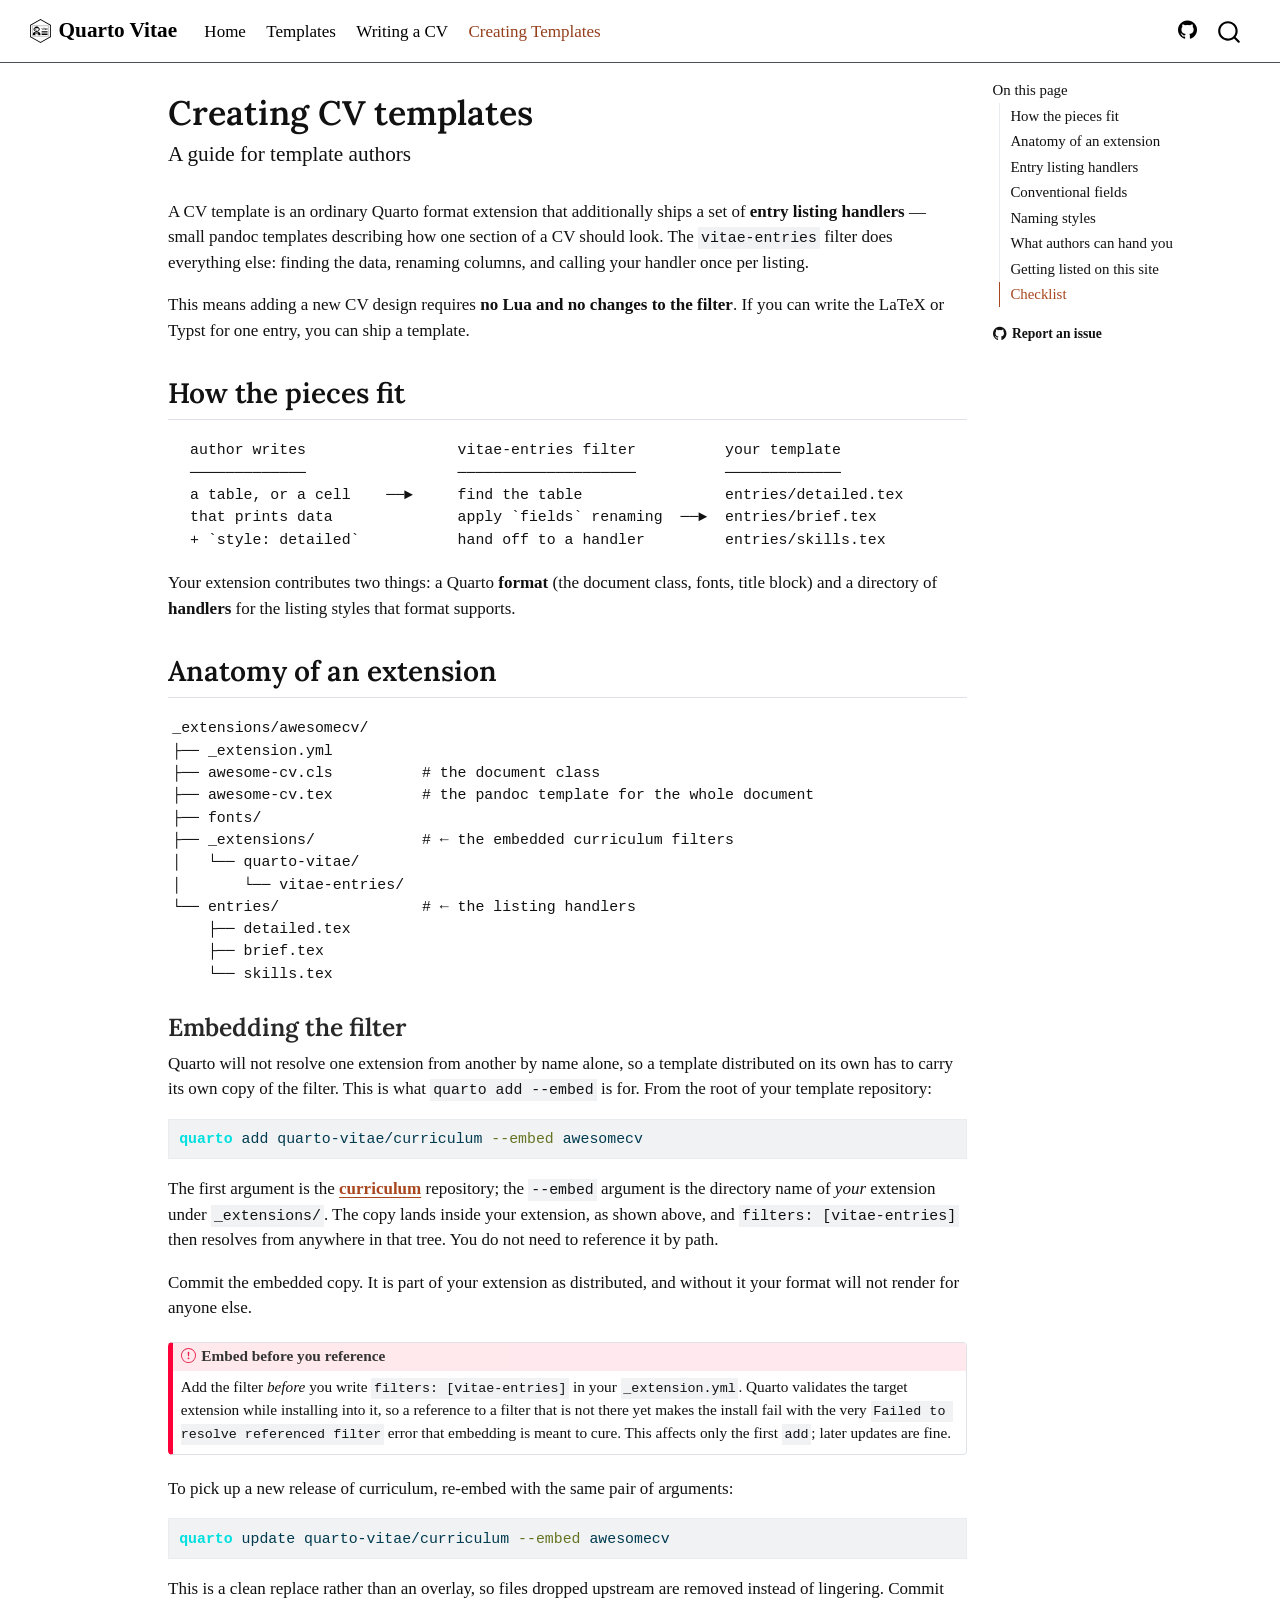
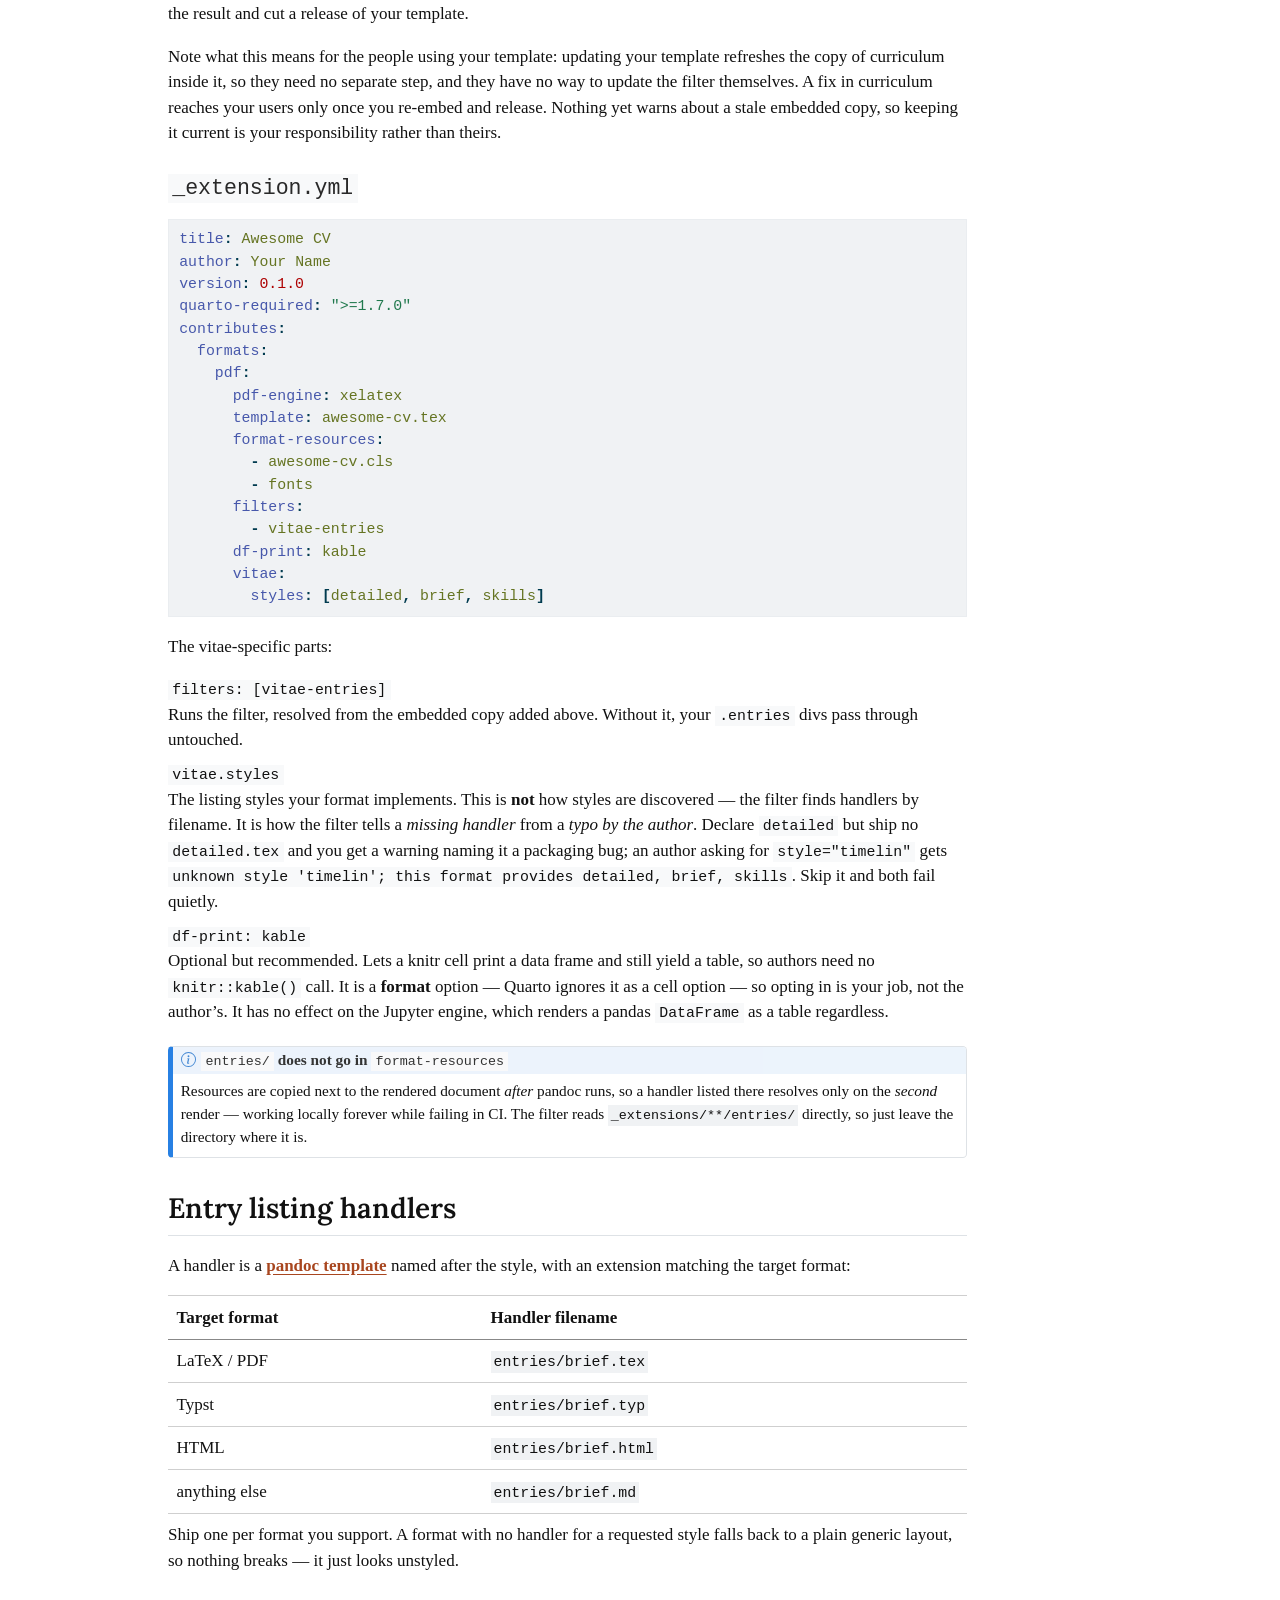
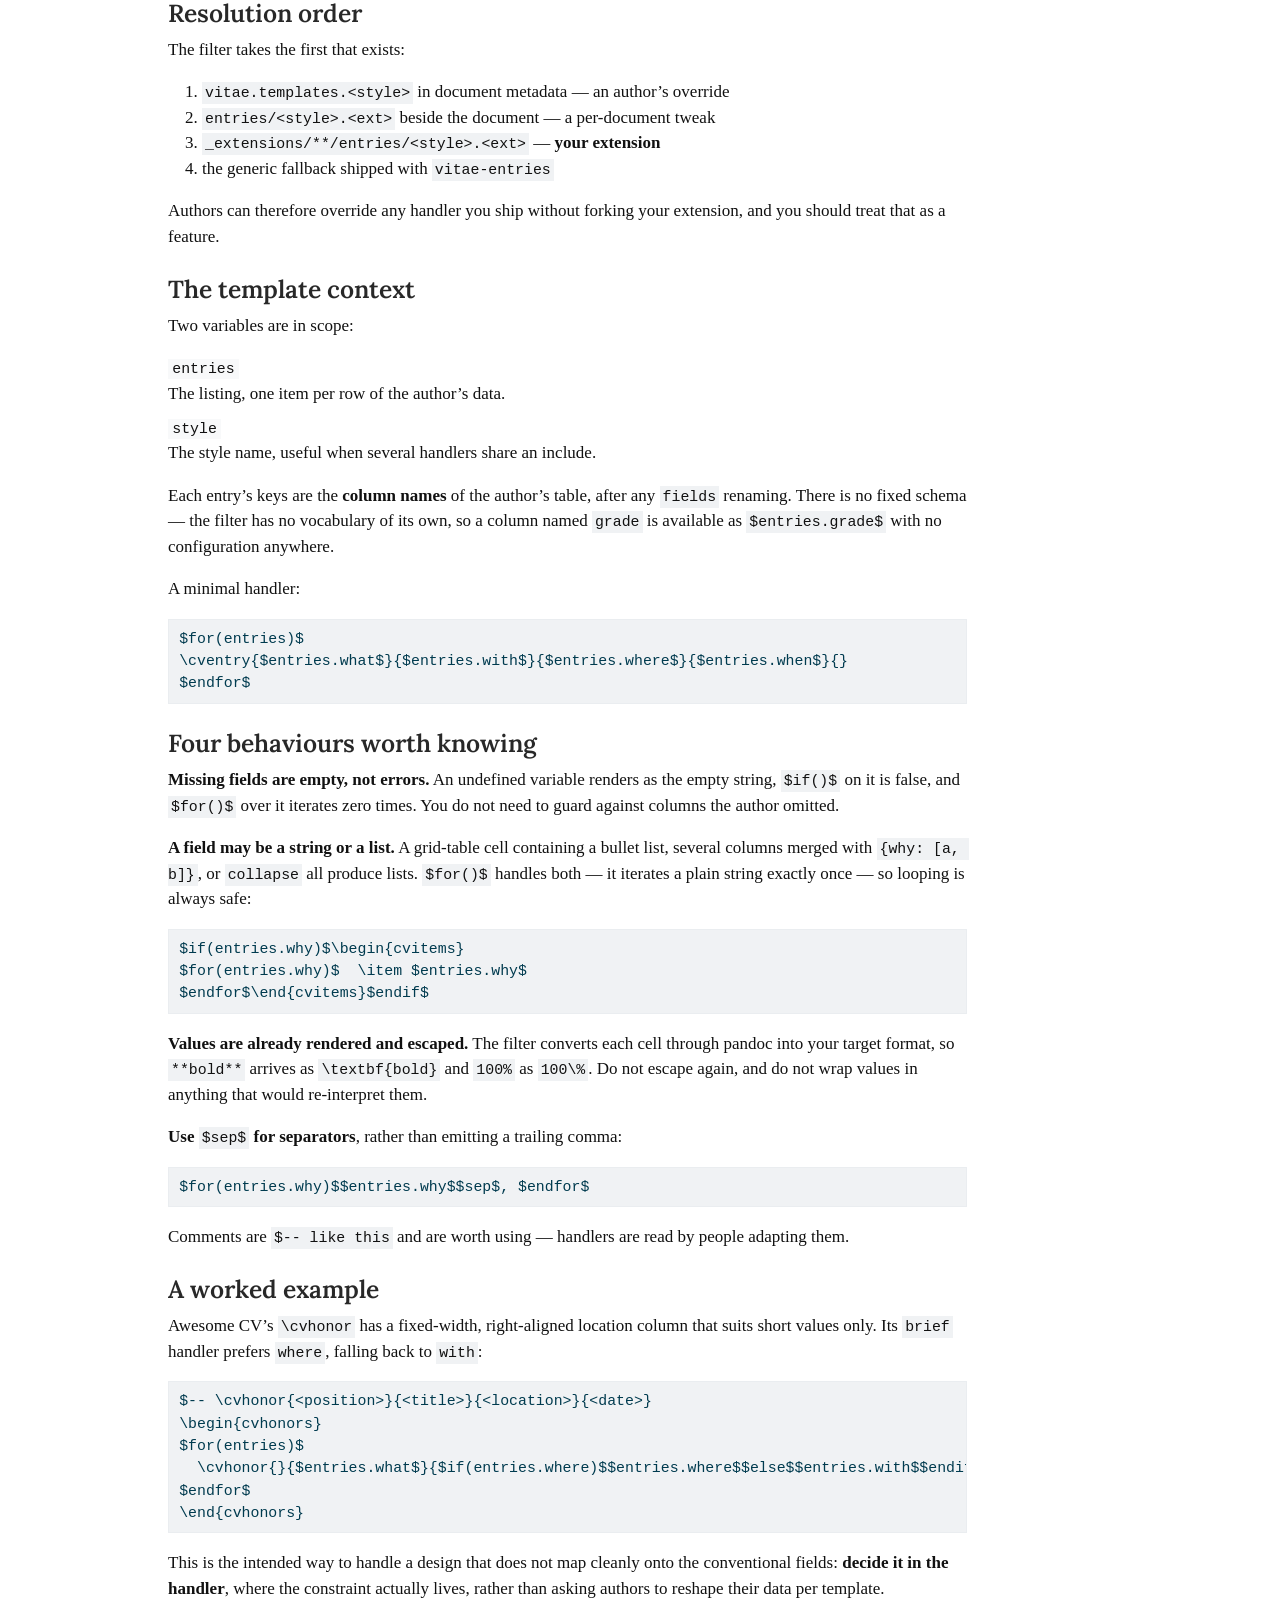
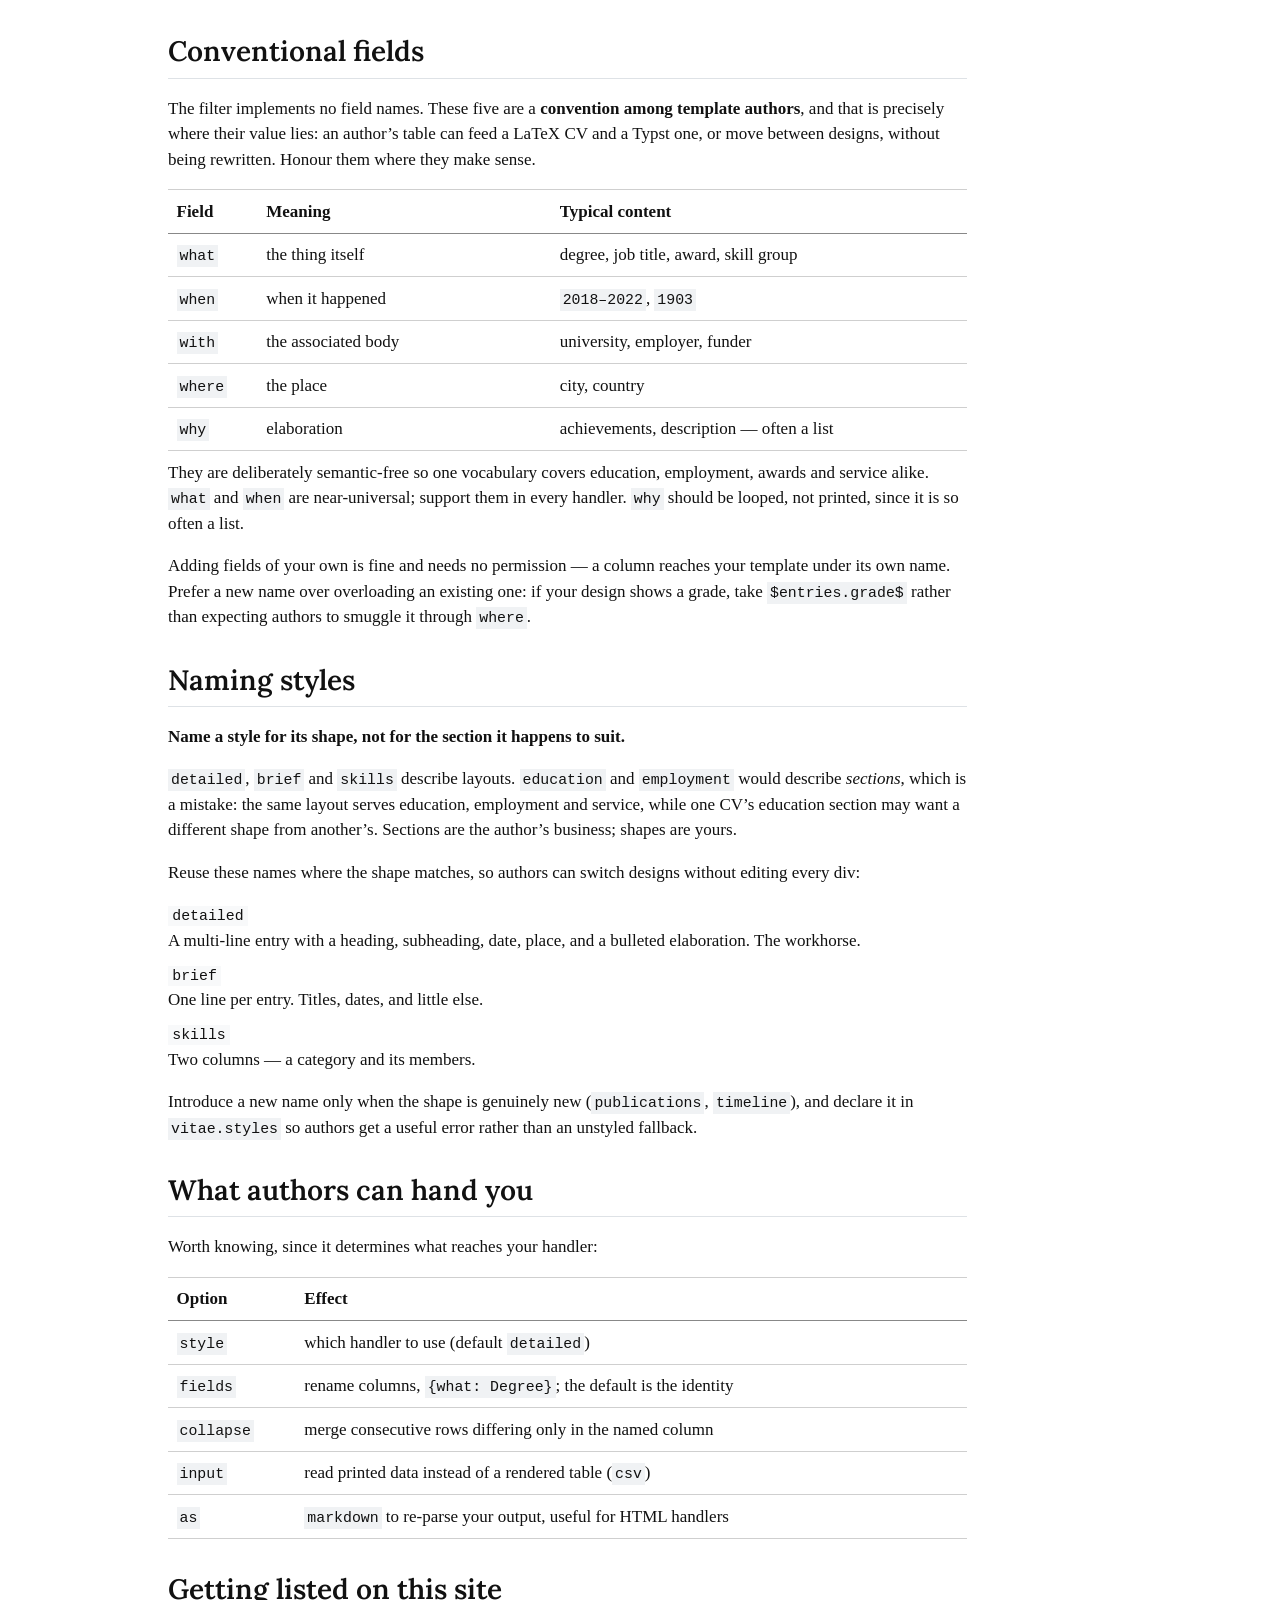
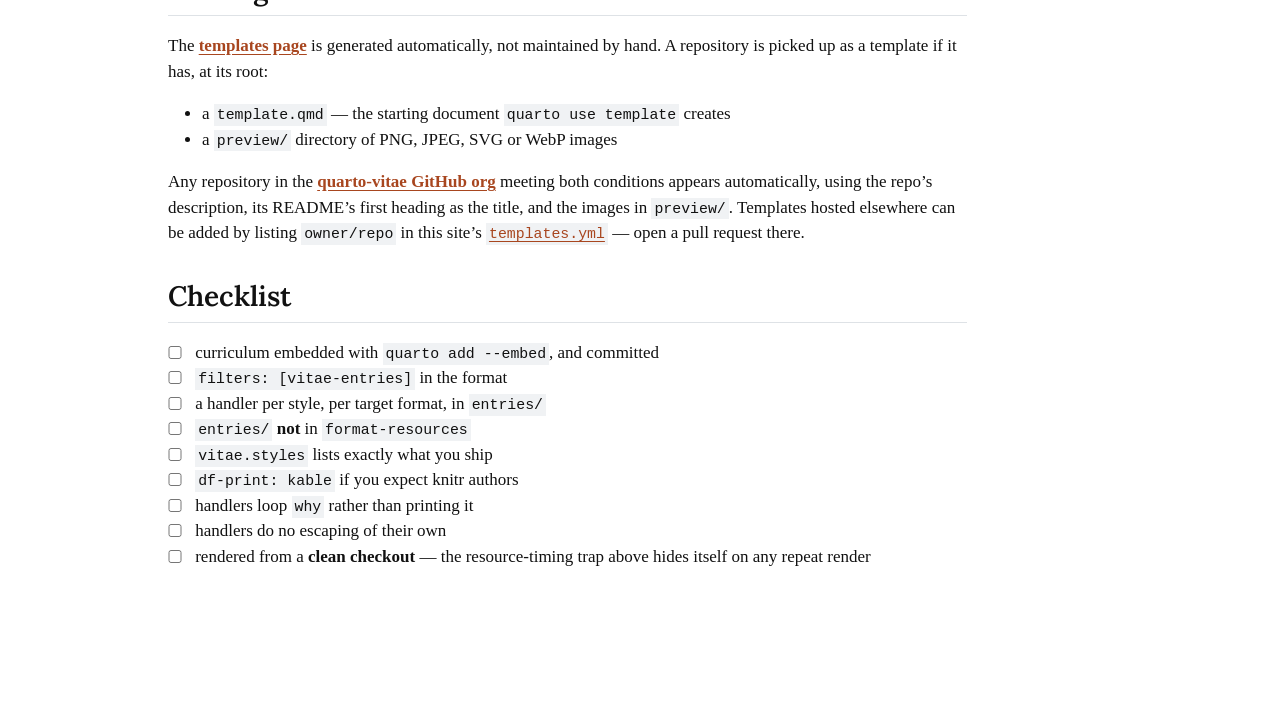
==== commit 3b0c7908: "Built site for gh-pages" ====
--- a/creating-templates.html
+++ b/creating-templates.html
@@ -2,17 +2,23 @@
 <html xmlns="http://www.w3.org/1999/xhtml" lang="en" xml:lang="en"><head>
 
 <meta charset="utf-8">
-<meta name="generator" content="quarto-1.8.26">
+<meta name="generator" content="quarto-1.10.18">
 
 <meta name="viewport" content="width=device-width, initial-scale=1.0, user-scalable=yes">
 
 
 <title>Creating CV templates – Quarto Vitae</title>
 <style>
-code{white-space: pre-wrap;}
+/* Default styles provided by pandoc.
+** See https://pandoc.org/MANUAL.html#variables-for-html for config info.
+*/
 span.smallcaps{font-variant: small-caps;}
-div.columns{display: flex; gap: min(4vw, 1.5em);}
-div.column{flex: auto; overflow-x: auto;}
+div.columns{display: flex; gap: 1.5em;}
+div.column{flex: auto;}
+@media screen {
+div.columns{gap: min(4vw, 1.5em);}
+div.column{overflow-x: auto;}
+}
 div.hanging-indent{margin-left: 1.5em; text-indent: -1.5em;}
 ul.task-list{list-style: none;}
 ul.task-list li input[type="checkbox"] {
@@ -65,17 +71,21 @@
 <script src="site_libs/quarto-search/fuse.min.js"></script>
 <script src="site_libs/quarto-search/quarto-search.js"></script>
 <meta name="quarto:offset" content="./">
+<link href="./images/vitae-hex.svg" rel="icon" type="image/svg+xml">
 <script src="site_libs/quarto-html/quarto.js" type="module"></script>
 <script src="site_libs/quarto-html/tabsets/tabsets.js" type="module"></script>
-<script src="site_libs/quarto-html/axe/axe-check.js" type="module"></script>
 <script src="site_libs/quarto-html/popper.min.js"></script>
 <script src="site_libs/quarto-html/tippy.umd.min.js"></script>
 <script src="site_libs/quarto-html/anchor.min.js"></script>
 <link href="site_libs/quarto-html/tippy.css" rel="stylesheet">
-<link href="site_libs/quarto-html/quarto-syntax-highlighting-587c61ba64f3a5504c4d52d930310e48.css" rel="stylesheet" id="quarto-text-highlighting-styles">
+<link href="site_libs/quarto-html/quarto-syntax-highlighting-64a204ab8560d761af7679ceaba22944.css" rel="stylesheet" class="quarto-color-scheme" id="quarto-text-highlighting-styles">
+<link href="site_libs/quarto-html/quarto-syntax-highlighting-dark-b85bc7c33db8c58e0ec93c3465666fed.css" rel="stylesheet" class="quarto-color-scheme quarto-color-alternate" id="quarto-text-highlighting-styles">
+<link href="site_libs/quarto-html/quarto-syntax-highlighting-64a204ab8560d761af7679ceaba22944.css" rel="stylesheet" class="quarto-color-scheme-extra" id="quarto-text-highlighting-styles">
 <script src="site_libs/bootstrap/bootstrap.min.js"></script>
 <link href="site_libs/bootstrap/bootstrap-icons.css" rel="stylesheet">
-<link href="site_libs/bootstrap/bootstrap-ab8ef9ee468b0a831b64f051da950bc8.min.css" rel="stylesheet" append-hash="true" id="quarto-bootstrap" data-mode="light">
+<link href="site_libs/bootstrap/bootstrap-d7059f15171982aed9d4ed37159d4200.min.css" rel="stylesheet" append-hash="true" class="quarto-color-scheme" id="quarto-bootstrap" data-mode="light">
+<link href="site_libs/bootstrap/bootstrap-dark-50c704c09d3cf03c87f99deb8ff29045.min.css" rel="stylesheet" append-hash="true" class="quarto-color-scheme quarto-color-alternate" id="quarto-bootstrap" data-mode="light">
+<link href="site_libs/bootstrap/bootstrap-d7059f15171982aed9d4ed37159d4200.min.css" rel="stylesheet" append-hash="true" class="quarto-color-scheme-extra" id="quarto-bootstrap" data-mode="light">
 <script id="quarto-search-options" type="application/json">{
   "location": "navbar",
   "copy-button": false,
@@ -106,6 +116,18 @@
 
 
 <link rel="stylesheet" href="styles.css">
+<meta property="og:title" content="Creating CV templates – Quarto Vitae">
+<meta property="og:description" content="A guide for template authors">
+<meta property="og:image" content="https://quarto-vitae.github.io/images/opengraph.png">
+<meta property="og:site_name" content="Quarto Vitae">
+<meta property="og:image:height" content="630">
+<meta property="og:image:width" content="1200">
+<meta name="twitter:title" content="Creating CV templates – Quarto Vitae">
+<meta name="twitter:description" content="A guide for template authors">
+<meta name="twitter:image" content="https://quarto-vitae.github.io/images/opengraph.png">
+<meta name="twitter:image-height" content="630">
+<meta name="twitter:image-width" content="1200">
+<meta name="twitter:card" content="summary_large_image">
 </head>
 
 <body class="nav-fixed quarto-light">
@@ -115,6 +137,10 @@
     <nav class="navbar navbar-expand-lg " data-bs-theme="dark">
       <div class="navbar-container container-fluid">
       <div class="navbar-brand-container mx-auto">
+    <a href="./index.html" class="navbar-brand navbar-brand-logo">
+    <img src="./images/vitae-hex.svg" alt="Quarto Vitae" class="navbar-logo light-content">
+    <img src="./images/vitae-hex.svg" alt="Quarto Vitae" class="navbar-logo dark-content">
+    </a>
     <a class="navbar-brand" href="./index.html">
     <span class="navbar-title">Quarto Vitae</span>
     </a>
@@ -128,6 +154,10 @@
   <li class="nav-item">
     <a class="nav-link" href="./index.html"> 
 <span class="menu-text">Home</span></a>
+  </li>  
+  <li class="nav-item">
+    <a class="nav-link" href="./templates.html"> 
+<span class="menu-text">Templates</span></a>
   </li>  
   <li class="nav-item">
     <a class="nav-link" href="./using-templates.html"> 
@@ -176,6 +206,7 @@
   <li><a href="#conventional-fields" id="toc-conventional-fields" class="nav-link" data-scroll-target="#conventional-fields">Conventional fields</a></li>
   <li><a href="#naming-styles" id="toc-naming-styles" class="nav-link" data-scroll-target="#naming-styles">Naming styles</a></li>
   <li><a href="#what-authors-can-hand-you" id="toc-what-authors-can-hand-you" class="nav-link" data-scroll-target="#what-authors-can-hand-you">What authors can hand you</a></li>
+  <li><a href="#getting-listed-on-this-site" id="toc-getting-listed-on-this-site" class="nav-link" data-scroll-target="#getting-listed-on-this-site">Getting listed on this site</a></li>
   <li><a href="#checklist" id="toc-checklist" class="nav-link" data-scroll-target="#checklist">Checklist</a></li>
   </ul>
 <div class="toc-actions"><ul><li><a href="https://github.com/quarto-vitae/quarto-vitae.github.io/issues/new" class="toc-action"><i class="bi bi-github"></i>Report an issue</a></li></ul></div></nav>
@@ -279,7 +310,7 @@
 </dd>
 <dt><code>vitae.styles</code></dt>
 <dd>
-The listing styles your format implements. This is <strong>not</strong> how styles are discovered — the filter finds handlers by filename. It is how the filter tells a <em>missing handler</em> from a <em>typo by the author</em>. Declare <code>detailed</code> but ship no <code>detailed.tex</code> and you get a warning naming it a packaging bug; an author asking for <code>style="timelin"</code> gets <code>unknown style 'timelin'; this format   provides detailed, brief, skills</code>. Skip it and both fail quietly.
+The listing styles your format implements. This is <strong>not</strong> how styles are discovered — the filter finds handlers by filename. It is how the filter tells a <em>missing handler</em> from a <em>typo by the author</em>. Declare <code>detailed</code> but ship no <code>detailed.tex</code> and you get a warning naming it a packaging bug; an author asking for <code>style="timelin"</code> gets <code>unknown style 'timelin'; this format provides detailed, brief, skills</code>. Skip it and both fail quietly.
 </dd>
 <dt><code>df-print: kable</code></dt>
 <dd>
@@ -490,6 +521,15 @@
 </tr>
 </tbody>
 </table>
+</section>
+<section id="getting-listed-on-this-site" class="level2">
+<h2 class="anchored" data-anchor-id="getting-listed-on-this-site">Getting listed on this site</h2>
+<p>The <a href="./templates.html">templates page</a> is generated automatically, not maintained by hand. A repository is picked up as a template if it has, at its root:</p>
+<ul>
+<li>a <code>template.qmd</code> — the starting document <code>quarto use template</code> creates</li>
+<li>a <code>preview/</code> directory of PNG, JPEG, SVG or WebP images</li>
+</ul>
+<p>Any repository in the <a href="https://github.com/orgs/quarto-vitae/repositories">quarto-vitae GitHub org</a> meeting both conditions appears automatically, using the repo’s description, its README’s first heading as the title, and the images in <code>preview/</code>. Templates hosted elsewhere can be added by listing <code>owner/repo</code> in this site’s <a href="https://github.com/quarto-vitae/quarto-vitae.github.io/blob/main/templates.yml"><code>templates.yml</code></a> — open a pull request there.</p>
 </section>
 <section id="checklist" class="level2">
 <h2 class="anchored" data-anchor-id="checklist">Checklist</h2>
--- a/site_libs/quarto-html/quarto-syntax-highlighting-64a204ab8560d761af7679ceaba22944.css
+++ b/site_libs/quarto-html/quarto-syntax-highlighting-64a204ab8560d761af7679ceaba22944.css
@@ -0,0 +1,236 @@
+/* quarto syntax highlight colors */
+:root {
+  --quarto-hl-ot-color: #003B4F;
+  --quarto-hl-at-color: #657422;
+  --quarto-hl-ss-color: #20794D;
+  --quarto-hl-an-color: #5E5E5E;
+  --quarto-hl-fu-color: #4758AB;
+  --quarto-hl-st-color: #20794D;
+  --quarto-hl-cf-color: #003B4F;
+  --quarto-hl-op-color: #5E5E5E;
+  --quarto-hl-er-color: #AD0000;
+  --quarto-hl-bn-color: #AD0000;
+  --quarto-hl-al-color: #AD0000;
+  --quarto-hl-va-color: #111111;
+  --quarto-hl-bu-color: inherit;
+  --quarto-hl-ex-color: inherit;
+  --quarto-hl-pp-color: #AD0000;
+  --quarto-hl-in-color: #5E5E5E;
+  --quarto-hl-vs-color: #20794D;
+  --quarto-hl-wa-color: #5E5E5E;
+  --quarto-hl-do-color: #5E5E5E;
+  --quarto-hl-im-color: #00769E;
+  --quarto-hl-ch-color: #20794D;
+  --quarto-hl-dt-color: #AD0000;
+  --quarto-hl-fl-color: #AD0000;
+  --quarto-hl-co-color: #5E5E5E;
+  --quarto-hl-cv-color: #5E5E5E;
+  --quarto-hl-cn-color: #8f5902;
+  --quarto-hl-sc-color: #5E5E5E;
+  --quarto-hl-dv-color: #AD0000;
+  --quarto-hl-kw-color: #003B4F;
+}
+
+/* other quarto variables */
+:root {
+  --quarto-font-monospace: SFMono-Regular, Menlo, Monaco, Consolas, "Liberation Mono", "Courier New", monospace;
+}
+
+/* syntax highlight based on Pandoc's rules */
+pre > code.sourceCode > span {
+  color: #003B4F;
+}
+
+code.sourceCode > span {
+  color: #003B4F;
+}
+
+div.sourceCode,
+div.sourceCode pre.sourceCode {
+  color: #003B4F;
+}
+
+/* Normal */
+code span {
+  color: #003B4F;
+}
+
+/* Alert */
+code span.al {
+  color: #AD0000;
+  font-style: inherit;
+}
+
+/* Annotation */
+code span.an {
+  color: #5E5E5E;
+  font-style: inherit;
+}
+
+/* Attribute */
+code span.at {
+  color: #657422;
+  font-style: inherit;
+}
+
+/* BaseN */
+code span.bn {
+  color: #AD0000;
+  font-style: inherit;
+}
+
+/* BuiltIn */
+code span.bu {
+  font-style: inherit;
+}
+
+/* ControlFlow */
+code span.cf {
+  color: #003B4F;
+  font-weight: bold;
+  font-style: inherit;
+}
+
+/* Char */
+code span.ch {
+  color: #20794D;
+  font-style: inherit;
+}
+
+/* Constant */
+code span.cn {
+  color: #8f5902;
+  font-style: inherit;
+}
+
+/* Comment */
+code span.co {
+  color: #5E5E5E;
+  font-style: inherit;
+}
+
+/* CommentVar */
+code span.cv {
+  color: #5E5E5E;
+  font-style: italic;
+}
+
+/* Documentation */
+code span.do {
+  color: #5E5E5E;
+  font-style: italic;
+}
+
+/* DataType */
+code span.dt {
+  color: #AD0000;
+  font-style: inherit;
+}
+
+/* DecVal */
+code span.dv {
+  color: #AD0000;
+  font-style: inherit;
+}
+
+/* Error */
+code span.er {
+  color: #AD0000;
+  font-style: inherit;
+}
+
+/* Extension */
+code span.ex {
+  font-style: inherit;
+}
+
+/* Float */
+code span.fl {
+  color: #AD0000;
+  font-style: inherit;
+}
+
+/* Function */
+code span.fu {
+  color: #4758AB;
+  font-style: inherit;
+}
+
+/* Import */
+code span.im {
+  color: #00769E;
+  font-style: inherit;
+}
+
+/* Information */
+code span.in {
+  color: #5E5E5E;
+  font-style: inherit;
+}
+
+/* Keyword */
+code span.kw {
+  color: #003B4F;
+  font-weight: bold;
+  font-style: inherit;
+}
+
+/* Operator */
+code span.op {
+  color: #5E5E5E;
+  font-style: inherit;
+}
+
+/* Other */
+code span.ot {
+  color: #003B4F;
+  font-style: inherit;
+}
+
+/* Preprocessor */
+code span.pp {
+  color: #AD0000;
+  font-style: inherit;
+}
+
+/* SpecialChar */
+code span.sc {
+  color: #5E5E5E;
+  font-style: inherit;
+}
+
+/* SpecialString */
+code span.ss {
+  color: #20794D;
+  font-style: inherit;
+}
+
+/* String */
+code span.st {
+  color: #20794D;
+  font-style: inherit;
+}
+
+/* Variable */
+code span.va {
+  color: #111111;
+  font-style: inherit;
+}
+
+/* VerbatimString */
+code span.vs {
+  color: #20794D;
+  font-style: inherit;
+}
+
+/* Warning */
+code span.wa {
+  color: #5E5E5E;
+  font-style: italic;
+}
+
+.prevent-inlining {
+  content: "</";
+}
+
+/*# sourceMappingURL=9d8d5bb603a83b8298b89080a598c93b.css.map */
--- a/site_libs/quarto-html/quarto-syntax-highlighting-dark-b85bc7c33db8c58e0ec93c3465666fed.css
+++ b/site_libs/quarto-html/quarto-syntax-highlighting-dark-b85bc7c33db8c58e0ec93c3465666fed.css
@@ -0,0 +1,219 @@
+/* quarto syntax highlight colors */
+:root {
+  --quarto-hl-al-color: #f07178;
+  --quarto-hl-an-color: #d4d0ab;
+  --quarto-hl-at-color: #00e0e0;
+  --quarto-hl-bn-color: #d4d0ab;
+  --quarto-hl-bu-color: #abe338;
+  --quarto-hl-ch-color: #abe338;
+  --quarto-hl-co-color: #f8f8f2;
+  --quarto-hl-cv-color: #ffd700;
+  --quarto-hl-cn-color: #ffd700;
+  --quarto-hl-cf-color: #ffa07a;
+  --quarto-hl-dt-color: #ffa07a;
+  --quarto-hl-dv-color: #d4d0ab;
+  --quarto-hl-do-color: #f8f8f2;
+  --quarto-hl-er-color: #f07178;
+  --quarto-hl-ex-color: #00e0e0;
+  --quarto-hl-fl-color: #d4d0ab;
+  --quarto-hl-fu-color: #ffa07a;
+  --quarto-hl-im-color: #abe338;
+  --quarto-hl-in-color: #d4d0ab;
+  --quarto-hl-kw-color: #ffa07a;
+  --quarto-hl-op-color: #ffa07a;
+  --quarto-hl-ot-color: #00e0e0;
+  --quarto-hl-pp-color: #dcc6e0;
+  --quarto-hl-re-color: #00e0e0;
+  --quarto-hl-sc-color: #abe338;
+  --quarto-hl-ss-color: #abe338;
+  --quarto-hl-st-color: #abe338;
+  --quarto-hl-va-color: #00e0e0;
+  --quarto-hl-vs-color: #abe338;
+  --quarto-hl-wa-color: #dcc6e0;
+}
+
+/* other quarto variables */
+:root {
+  --quarto-font-monospace: SFMono-Regular, Menlo, Monaco, Consolas, "Liberation Mono", "Courier New", monospace;
+}
+
+/* syntax highlight based on Pandoc's rules */
+pre > code.sourceCode > span {
+  color: #f8f8f2;
+}
+
+code.sourceCode > span {
+  color: #f8f8f2;
+}
+
+div.sourceCode,
+div.sourceCode pre.sourceCode {
+  color: #f8f8f2;
+}
+
+/* Normal */
+code span {
+  color: #f8f8f2;
+}
+
+/* Alert */
+code span.al {
+  color: #f07178;
+}
+
+/* Annotation */
+code span.an {
+  color: #d4d0ab;
+}
+
+/* Attribute */
+code span.at {
+  color: #00e0e0;
+}
+
+/* BaseN */
+code span.bn {
+  color: #d4d0ab;
+}
+
+/* BuiltIn */
+code span.bu {
+  color: #abe338;
+}
+
+/* ControlFlow */
+code span.cf {
+  font-weight: bold;
+  color: #ffa07a;
+}
+
+/* Char */
+code span.ch {
+  color: #abe338;
+}
+
+/* Constant */
+code span.cn {
+  color: #ffd700;
+}
+
+/* Comment */
+code span.co {
+  font-style: italic;
+  color: #f8f8f2;
+}
+
+/* CommentVar */
+code span.cv {
+  color: #ffd700;
+}
+
+/* Documentation */
+code span.do {
+  color: #f8f8f2;
+}
+
+/* DataType */
+code span.dt {
+  color: #ffa07a;
+}
+
+/* DecVal */
+code span.dv {
+  color: #d4d0ab;
+}
+
+/* Error */
+code span.er {
+  color: #f07178;
+  text-decoration: underline;
+}
+
+/* Extension */
+code span.ex {
+  font-weight: bold;
+  color: #00e0e0;
+}
+
+/* Float */
+code span.fl {
+  color: #d4d0ab;
+}
+
+/* Function */
+code span.fu {
+  color: #ffa07a;
+}
+
+/* Import */
+code span.im {
+  color: #abe338;
+}
+
+/* Information */
+code span.in {
+  color: #d4d0ab;
+}
+
+/* Keyword */
+code span.kw {
+  font-weight: bold;
+  color: #ffa07a;
+}
+
+/* Operator */
+code span.op {
+  color: #ffa07a;
+}
+
+/* Other */
+code span.ot {
+  color: #00e0e0;
+}
+
+/* Preprocessor */
+code span.pp {
+  color: #dcc6e0;
+}
+
+/* RegionMarker */
+code span.re {
+  background-color: #f8f8f2;
+  color: #00e0e0;
+}
+
+/* SpecialChar */
+code span.sc {
+  color: #abe338;
+}
+
+/* SpecialString */
+code span.ss {
+  color: #abe338;
+}
+
+/* String */
+code span.st {
+  color: #abe338;
+}
+
+/* Variable */
+code span.va {
+  color: #00e0e0;
+}
+
+/* VerbatimString */
+code span.vs {
+  color: #abe338;
+}
+
+/* Warning */
+code span.wa {
+  color: #dcc6e0;
+}
+
+.prevent-inlining {
+  content: "</";
+}
+
+/*# sourceMappingURL=4ed8f1090dec6531da29ab00902aa718.css.map */
--- a/site_libs/quarto-html/quarto-syntax-highlighting-64a204ab8560d761af7679ceaba22944.css
+++ b/site_libs/quarto-html/quarto-syntax-highlighting-64a204ab8560d761af7679ceaba22944.css
@@ -0,0 +1,236 @@
+/* quarto syntax highlight colors */
+:root {
+  --quarto-hl-ot-color: #003B4F;
+  --quarto-hl-at-color: #657422;
+  --quarto-hl-ss-color: #20794D;
+  --quarto-hl-an-color: #5E5E5E;
+  --quarto-hl-fu-color: #4758AB;
+  --quarto-hl-st-color: #20794D;
+  --quarto-hl-cf-color: #003B4F;
+  --quarto-hl-op-color: #5E5E5E;
+  --quarto-hl-er-color: #AD0000;
+  --quarto-hl-bn-color: #AD0000;
+  --quarto-hl-al-color: #AD0000;
+  --quarto-hl-va-color: #111111;
+  --quarto-hl-bu-color: inherit;
+  --quarto-hl-ex-color: inherit;
+  --quarto-hl-pp-color: #AD0000;
+  --quarto-hl-in-color: #5E5E5E;
+  --quarto-hl-vs-color: #20794D;
+  --quarto-hl-wa-color: #5E5E5E;
+  --quarto-hl-do-color: #5E5E5E;
+  --quarto-hl-im-color: #00769E;
+  --quarto-hl-ch-color: #20794D;
+  --quarto-hl-dt-color: #AD0000;
+  --quarto-hl-fl-color: #AD0000;
+  --quarto-hl-co-color: #5E5E5E;
+  --quarto-hl-cv-color: #5E5E5E;
+  --quarto-hl-cn-color: #8f5902;
+  --quarto-hl-sc-color: #5E5E5E;
+  --quarto-hl-dv-color: #AD0000;
+  --quarto-hl-kw-color: #003B4F;
+}
+
+/* other quarto variables */
+:root {
+  --quarto-font-monospace: SFMono-Regular, Menlo, Monaco, Consolas, "Liberation Mono", "Courier New", monospace;
+}
+
+/* syntax highlight based on Pandoc's rules */
+pre > code.sourceCode > span {
+  color: #003B4F;
+}
+
+code.sourceCode > span {
+  color: #003B4F;
+}
+
+div.sourceCode,
+div.sourceCode pre.sourceCode {
+  color: #003B4F;
+}
+
+/* Normal */
+code span {
+  color: #003B4F;
+}
+
+/* Alert */
+code span.al {
+  color: #AD0000;
+  font-style: inherit;
+}
+
+/* Annotation */
+code span.an {
+  color: #5E5E5E;
+  font-style: inherit;
+}
+
+/* Attribute */
+code span.at {
+  color: #657422;
+  font-style: inherit;
+}
+
+/* BaseN */
+code span.bn {
+  color: #AD0000;
+  font-style: inherit;
+}
+
+/* BuiltIn */
+code span.bu {
+  font-style: inherit;
+}
+
+/* ControlFlow */
+code span.cf {
+  color: #003B4F;
+  font-weight: bold;
+  font-style: inherit;
+}
+
+/* Char */
+code span.ch {
+  color: #20794D;
+  font-style: inherit;
+}
+
+/* Constant */
+code span.cn {
+  color: #8f5902;
+  font-style: inherit;
+}
+
+/* Comment */
+code span.co {
+  color: #5E5E5E;
+  font-style: inherit;
+}
+
+/* CommentVar */
+code span.cv {
+  color: #5E5E5E;
+  font-style: italic;
+}
+
+/* Documentation */
+code span.do {
+  color: #5E5E5E;
+  font-style: italic;
+}
+
+/* DataType */
+code span.dt {
+  color: #AD0000;
+  font-style: inherit;
+}
+
+/* DecVal */
+code span.dv {
+  color: #AD0000;
+  font-style: inherit;
+}
+
+/* Error */
+code span.er {
+  color: #AD0000;
+  font-style: inherit;
+}
+
+/* Extension */
+code span.ex {
+  font-style: inherit;
+}
+
+/* Float */
+code span.fl {
+  color: #AD0000;
+  font-style: inherit;
+}
+
+/* Function */
+code span.fu {
+  color: #4758AB;
+  font-style: inherit;
+}
+
+/* Import */
+code span.im {
+  color: #00769E;
+  font-style: inherit;
+}
+
+/* Information */
+code span.in {
+  color: #5E5E5E;
+  font-style: inherit;
+}
+
+/* Keyword */
+code span.kw {
+  color: #003B4F;
+  font-weight: bold;
+  font-style: inherit;
+}
+
+/* Operator */
+code span.op {
+  color: #5E5E5E;
+  font-style: inherit;
+}
+
+/* Other */
+code span.ot {
+  color: #003B4F;
+  font-style: inherit;
+}
+
+/* Preprocessor */
+code span.pp {
+  color: #AD0000;
+  font-style: inherit;
+}
+
+/* SpecialChar */
+code span.sc {
+  color: #5E5E5E;
+  font-style: inherit;
+}
+
+/* SpecialString */
+code span.ss {
+  color: #20794D;
+  font-style: inherit;
+}
+
+/* String */
+code span.st {
+  color: #20794D;
+  font-style: inherit;
+}
+
+/* Variable */
+code span.va {
+  color: #111111;
+  font-style: inherit;
+}
+
+/* VerbatimString */
+code span.vs {
+  color: #20794D;
+  font-style: inherit;
+}
+
+/* Warning */
+code span.wa {
+  color: #5E5E5E;
+  font-style: italic;
+}
+
+.prevent-inlining {
+  content: "</";
+}
+
+/*# sourceMappingURL=9d8d5bb603a83b8298b89080a598c93b.css.map */
--- a/styles.css
+++ b/styles.css
@@ -1,7 +1,10 @@
 /* css styles */
 
+.navbar {
+  border-bottom: 1px solid var(--bs-border-color, #e3e3e3);
+}
+
 .landing-hero {
-  min-height: 100vh;
   width: 100%;
   display: flex;
   flex-direction: column;
@@ -9,24 +12,324 @@
   justify-content: center;
   text-align: center;
   gap: 1rem;
-  padding: 1.5rem 1rem;
+  padding: 6rem 1rem 5rem;
   box-sizing: border-box;
 }
 
 .landing-logo {
-  width: min(320px, 40vw);
+  width: min(96px, 20vw);
   height: auto;
-  margin-bottom: 1rem;
-}
-
-.landing-hero .callout {
+  margin-bottom: 0.5rem;
+}
+
+.landing-hero h1 {
+  font-weight: 700;
+  font-size: clamp(2.5rem, 6vw, 4rem);
+  margin: 0.25rem 0 0;
+}
+
+.landing-hero .anchorjs-link,
+.landing-templates-header .anchorjs-link {
+  display: none;
+}
+
+.landing-lede {
+  font-family: "Lora", serif;
+  font-style: italic;
+  font-weight: 500;
+  font-size: 1.35rem;
   max-width: 40rem;
+  color: #3b3b3b;
+}
+
+.landing-body {
+  font-size: 1.05rem;
+  max-width: 42rem;
+  color: #595959;
+  line-height: 1.65;
 }
 
 .landing-links {
   display: flex;
   flex-wrap: wrap;
+  align-items: center;
   justify-content: center;
-  gap: 1rem;
+  gap: 2rem;
   margin-top: 0.5rem;
 }
+
+.landing-links p {
+  margin: 0;
+}
+
+.landing-links .btn-primary {
+  padding: 0.85rem 2.1rem;
+  border-radius: 0.2rem;
+  font-weight: 600;
+  font-size: 0.95rem;
+}
+
+.hero-link {
+  color: var(--bs-body-color, #111111);
+  text-decoration: underline;
+  font-weight: 600;
+}
+
+.hero-link:hover {
+  color: var(--bs-primary, #a8461f);
+}
+
+.landing-fundamentals {
+  border-top: 1px solid var(--bs-border-color, #e3e3e3);
+  padding: 4rem 1rem 3rem;
+  max-width: 56rem;
+  margin: 0 auto;
+  text-align: center;
+}
+
+.landing-fundamentals > p {
+  color: #595959;
+  line-height: 1.65;
+}
+
+.landing-fundamentals .landing-templates-header {
+  margin-bottom: 2rem;
+}
+
+.fundamentals-row {
+  display: grid;
+  grid-template-columns: 5fr auto 4fr;
+  align-items: center;
+  gap: 1.25rem;
+  margin: 2rem 0;
+  text-align: left;
+}
+
+.fundamentals-code,
+.fundamentals-preview {
+  min-width: 0;
+}
+
+.fundamentals-code strong,
+.fundamentals-preview strong {
+  display: block;
+  margin-bottom: 0.75rem;
+  font-family: "Lora", serif;
+}
+
+.fundamentals-code pre {
+  margin-bottom: 0;
+}
+
+.fundamentals-code .lang-icon {
+  width: 0.9em;
+  height: 0.9em;
+  margin-right: 0.4em;
+  vertical-align: -0.1em;
+}
+
+.fundamentals-arrow {
+  font-size: 1.5rem;
+  color: var(--bs-primary, #a8461f);
+  justify-self: center;
+}
+
+.fundamentals-preview {
+  border: 1px solid var(--bs-border-color, #e3e3e3);
+  border-radius: 0.5rem;
+  padding: 1.25rem;
+  background: #f7f7f7;
+}
+
+.fundamentals-preview .template-badge {
+  margin-left: 0;
+  margin-bottom: 0.75rem;
+  background: white;
+}
+
+.cv-entry {
+  background: white;
+  border: 1px solid var(--bs-border-color, #e3e3e3);
+  border-radius: 0.25rem;
+  padding: 0.9rem 1rem;
+}
+
+.cv-entry-row {
+  display: flex;
+  justify-content: space-between;
+  align-items: baseline;
+  gap: 0.75rem;
+  font-family: "Lora", serif;
+  font-weight: 600;
+}
+
+.cv-entry-date {
+  flex-shrink: 0;
+  color: #595959;
+  font-family: inherit;
+  font-weight: 400;
+  font-size: 0.85rem;
+}
+
+.cv-entry-sub {
+  color: #595959;
+  font-style: italic;
+  margin: 0.15rem 0 0.5rem;
+  font-size: 0.9rem;
+}
+
+.cv-entry-desc {
+  margin: 0;
+  padding-left: 1.1rem;
+  font-size: 0.9rem;
+  color: #3b3b3b;
+}
+
+.cv-bib {
+  background: white;
+  border: 1px solid var(--bs-border-color, #e3e3e3);
+  border-radius: 0.25rem;
+  padding: 0.9rem 1rem;
+  font-size: 0.9rem;
+  line-height: 1.55;
+  color: #3b3b3b;
+}
+
+@media (max-width: 700px) {
+  .fundamentals-row {
+    grid-template-columns: 1fr;
+  }
+
+  .fundamentals-arrow {
+    transform: rotate(90deg);
+  }
+}
+
+.landing-templates {
+  border-top: 1px solid var(--bs-border-color, #e3e3e3);
+  padding: 4rem 1rem 3rem;
+}
+
+.landing-templates-header {
+  text-align: center;
+  max-width: 40rem;
+  margin: 0 auto 3rem;
+}
+
+.landing-eyebrow {
+  display: block;
+  font-size: 0.8rem;
+  font-weight: 600;
+  letter-spacing: 0.14em;
+  text-transform: uppercase;
+  color: var(--bs-primary, #a8461f);
+  margin-bottom: 0.5rem;
+}
+
+.landing-templates-header h2 {
+  font-family: "Lora", serif;
+  font-weight: 600;
+  font-size: 2rem;
+  margin: 0;
+}
+
+.landing-templates .template-grid {
+  max-width: 1200px;
+  margin: 0 auto 2rem;
+}
+
+.landing-templates-footer {
+  display: flex;
+  flex-wrap: wrap;
+  align-items: center;
+  justify-content: center;
+  gap: 2rem;
+}
+
+.landing-templates-footer p {
+  margin: 0;
+}
+
+.template-grid {
+  display: grid;
+  grid-template-columns: repeat(auto-fill, minmax(280px, 1fr));
+  gap: 1.5rem;
+  margin: 1.5rem 0;
+}
+
+.template-card {
+  position: relative;
+  overflow: hidden;
+  border: 1px solid var(--bs-border-color, #e3e3e3);
+  border-radius: 0.5rem;
+  padding: 1.5rem;
+  display: flex;
+  flex-direction: column;
+  transition: border-color 0.15s ease, box-shadow 0.15s ease;
+}
+
+.template-card::before {
+  content: "";
+  position: absolute;
+  top: 0;
+  left: 0;
+  right: 0;
+  height: 3px;
+  background: var(--bs-primary, #a8461f);
+}
+
+.template-card:hover {
+  border-color: var(--bs-primary, #a8461f);
+  box-shadow: 0 4px 16px rgba(0, 0, 0, 0.06);
+}
+
+.template-card h4 {
+  margin-top: 0;
+  margin-bottom: 0.25rem;
+  font-family: "Lora", serif;
+}
+
+.template-card h4 a {
+  color: var(--bs-body-color, #111111);
+  text-decoration: none;
+}
+
+.template-card h4 a:hover {
+  color: var(--bs-primary, #a8461f);
+}
+
+.template-card h4 a::after {
+  content: " \2197";
+  color: var(--bs-primary, #a8461f);
+  font-size: 0.85em;
+}
+
+.template-card p {
+  flex-grow: 1;
+  color: #595959;
+}
+
+.template-preview {
+  display: block;
+  width: 100%;
+  aspect-ratio: 3 / 4;
+  object-fit: cover;
+  object-position: top;
+  border-radius: 0.25rem;
+  margin-bottom: 0.75rem;
+  border: 1px solid var(--bs-border-color, #e3e3e3);
+  background: #f7f7f7;
+}
+
+.template-badge {
+  font-size: 0.7rem;
+  font-weight: 600;
+  text-transform: uppercase;
+  letter-spacing: 0.03em;
+  color: #595959;
+  border: 1px solid currentColor;
+  border-radius: 1rem;
+  padding: 0.1rem 0.5rem;
+  vertical-align: middle;
+  margin-left: 0.4rem;
+}
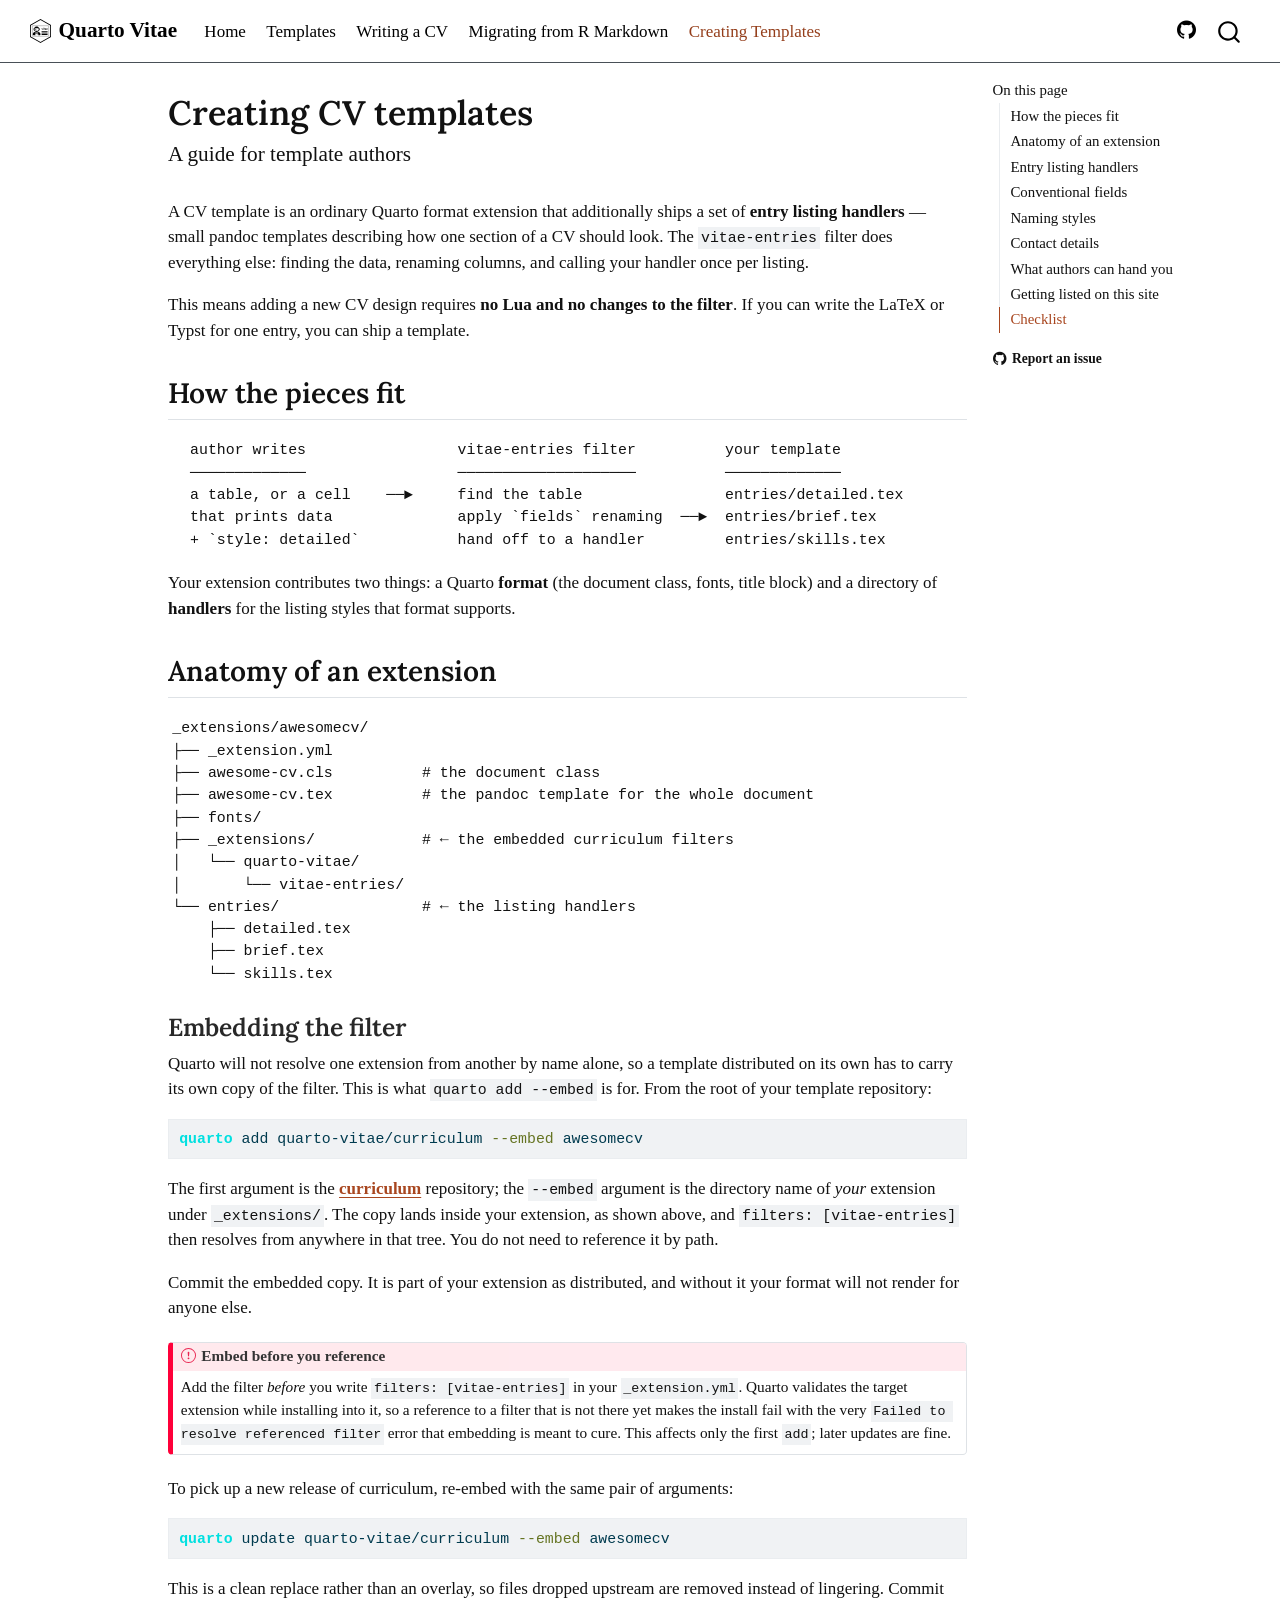
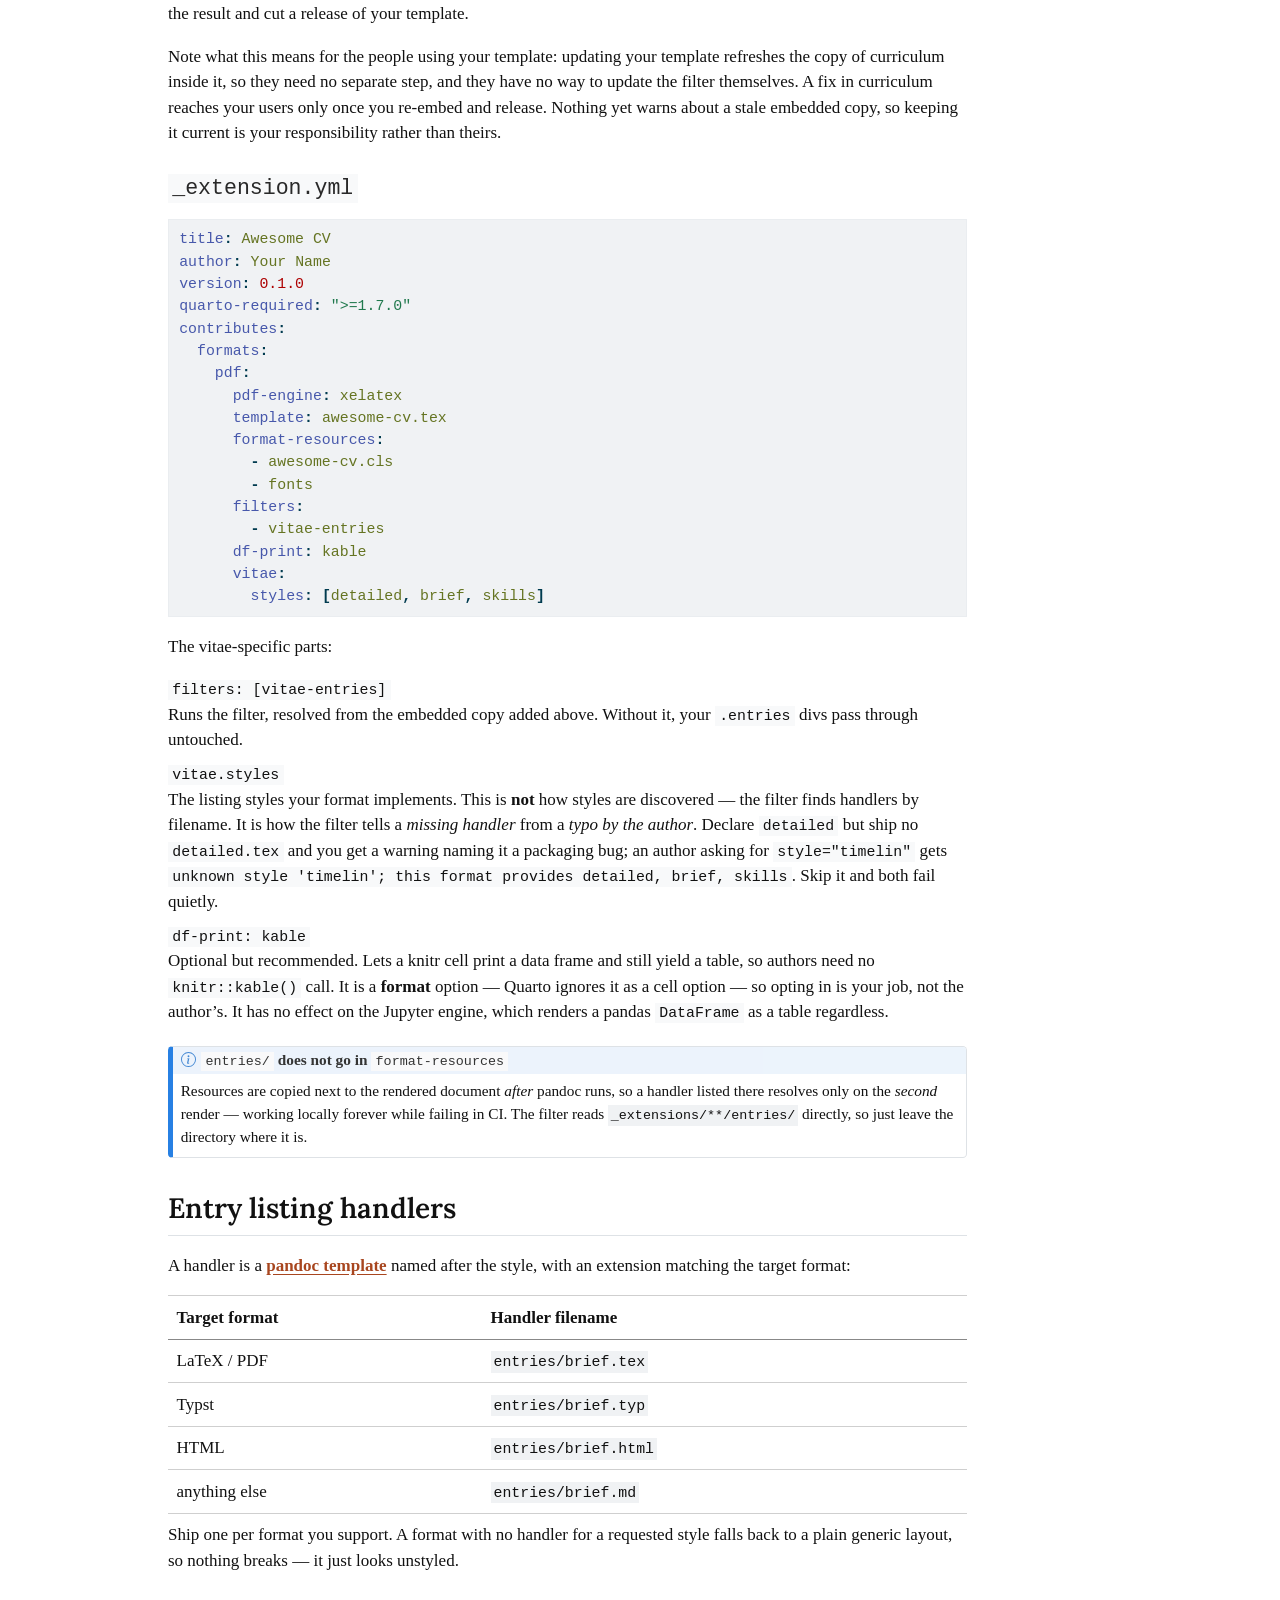
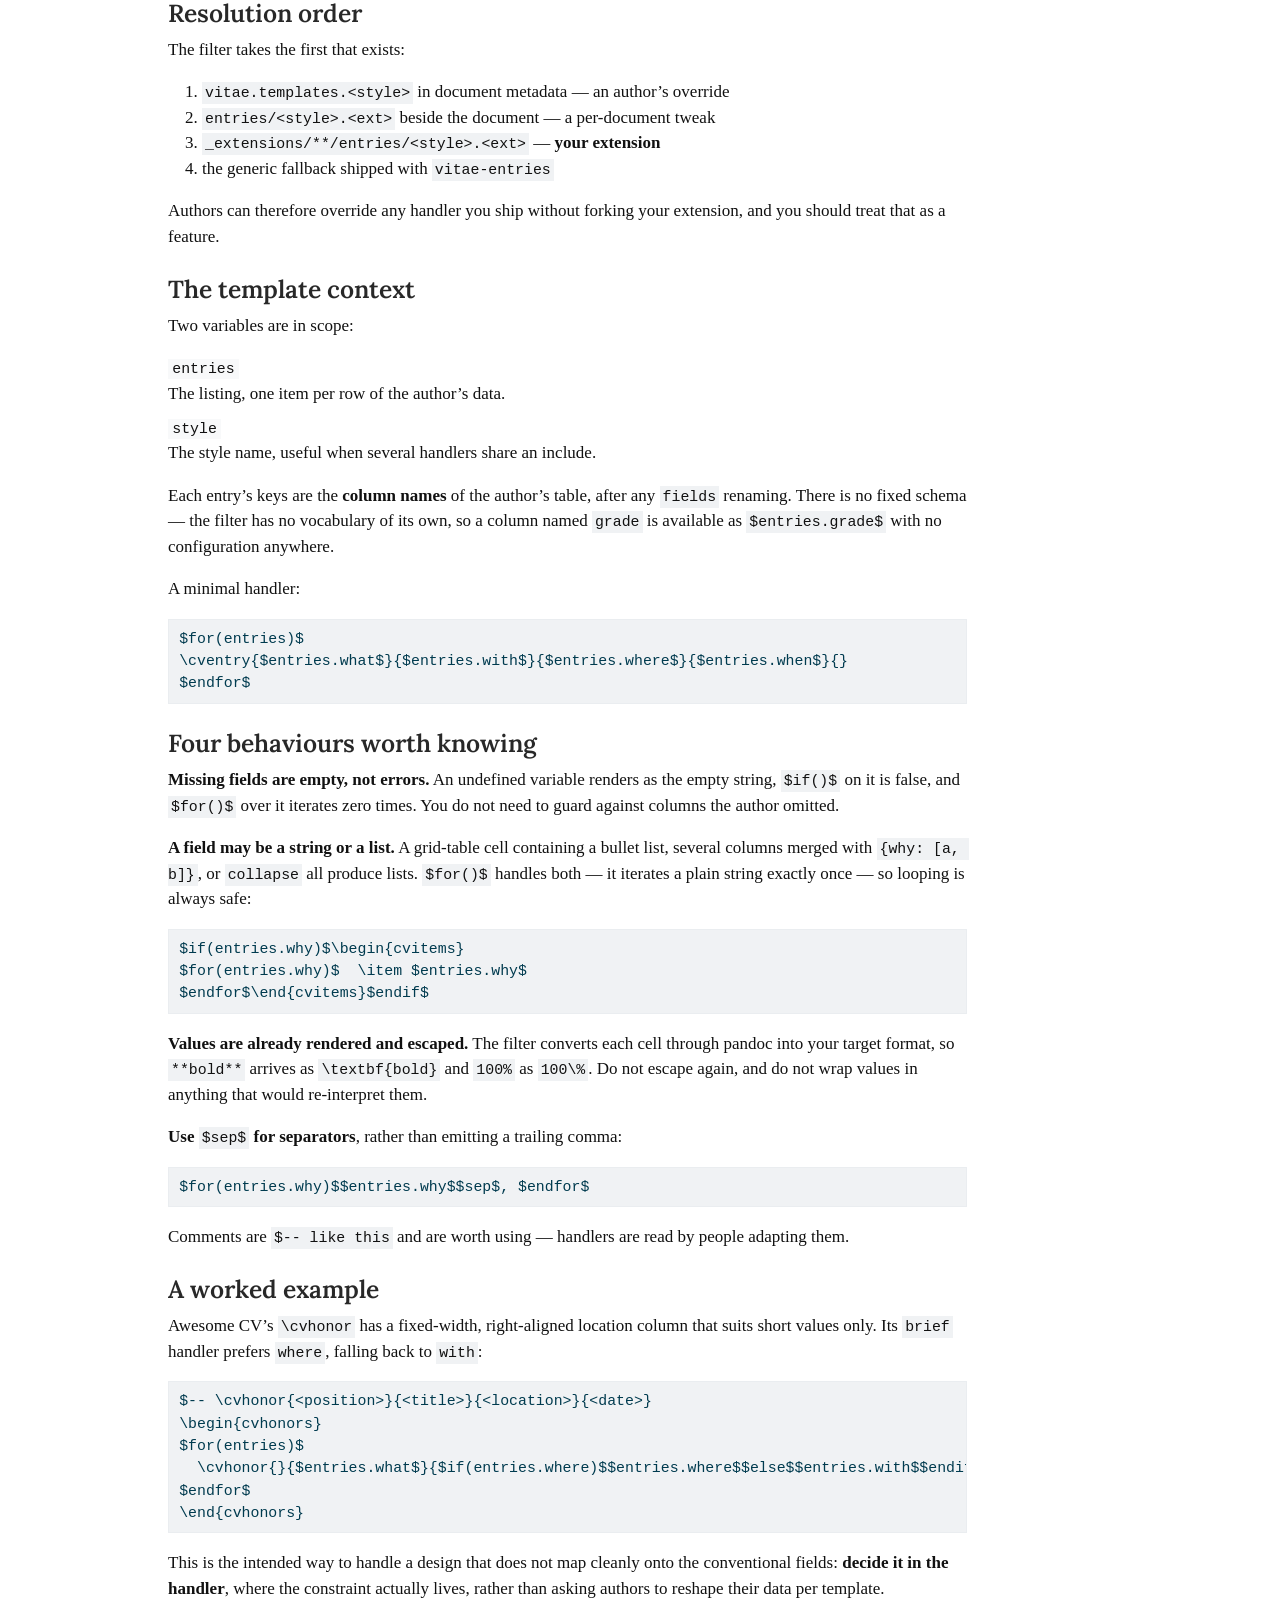
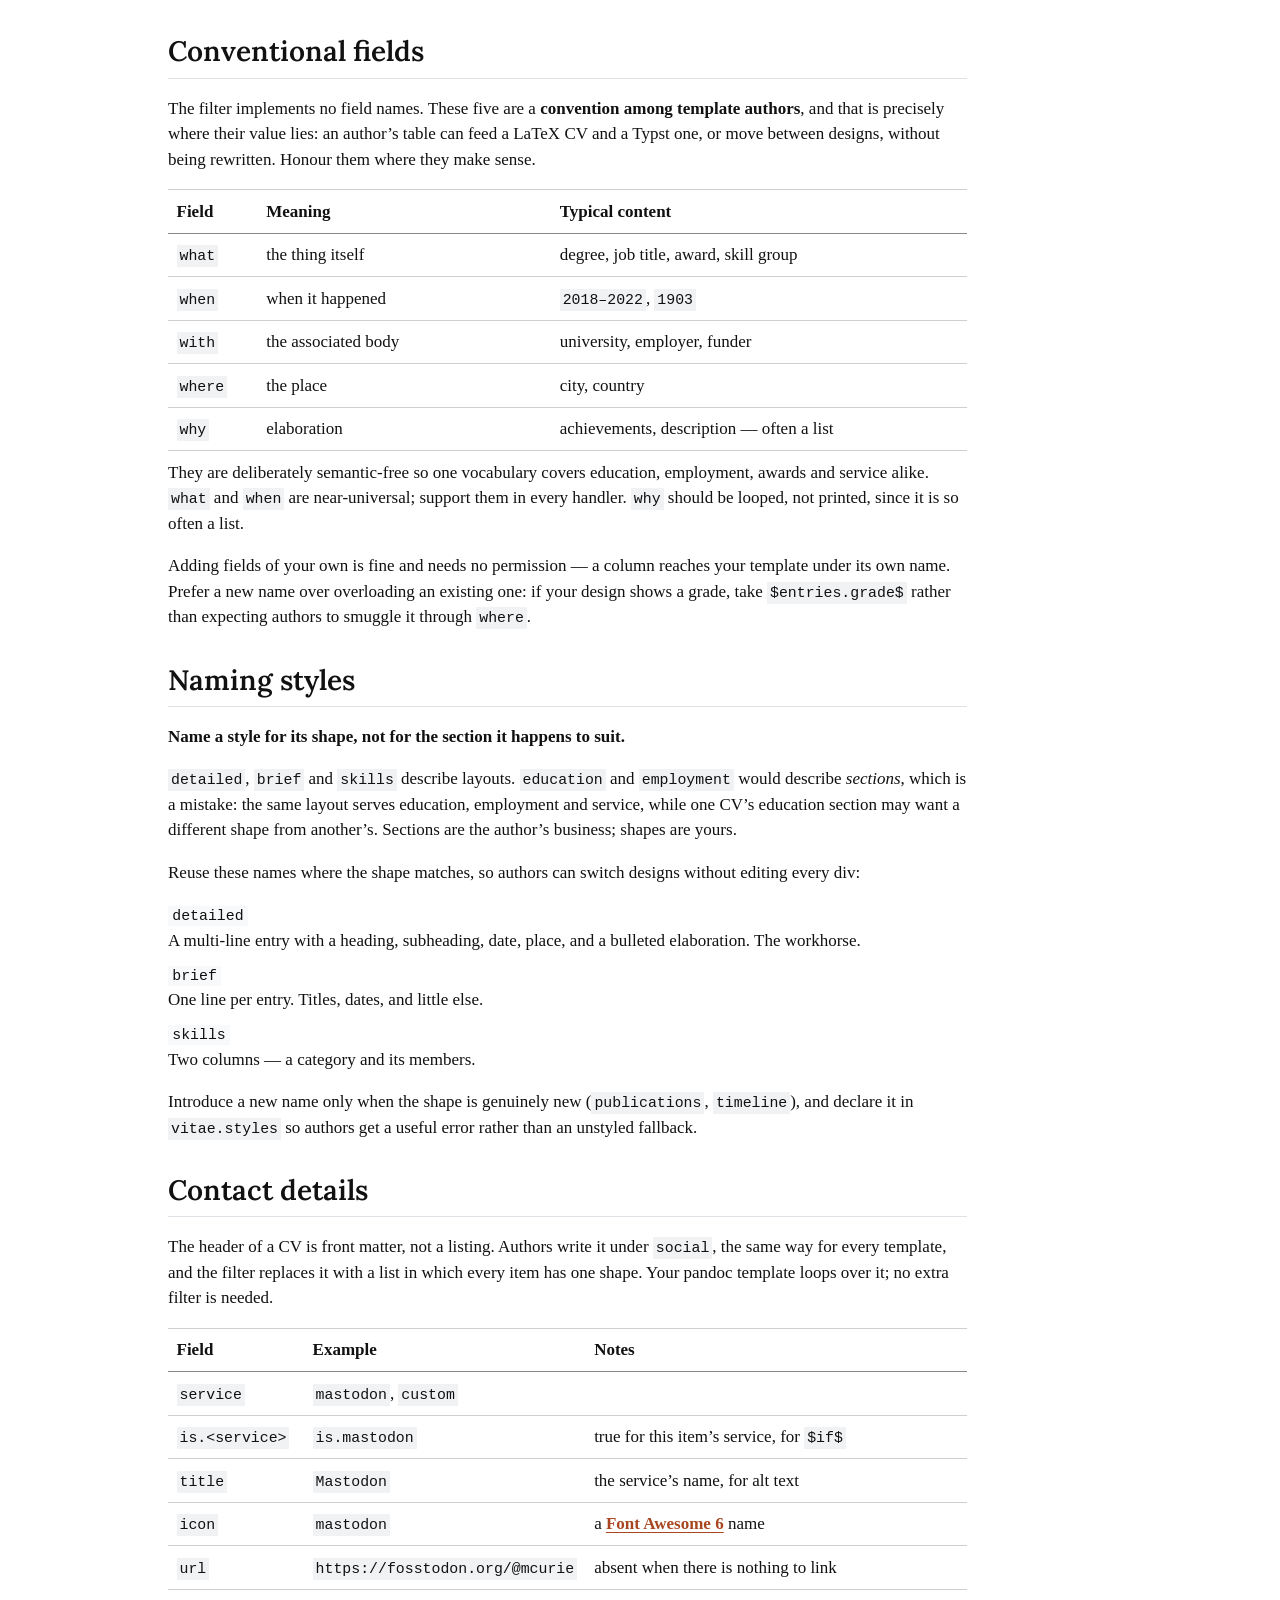
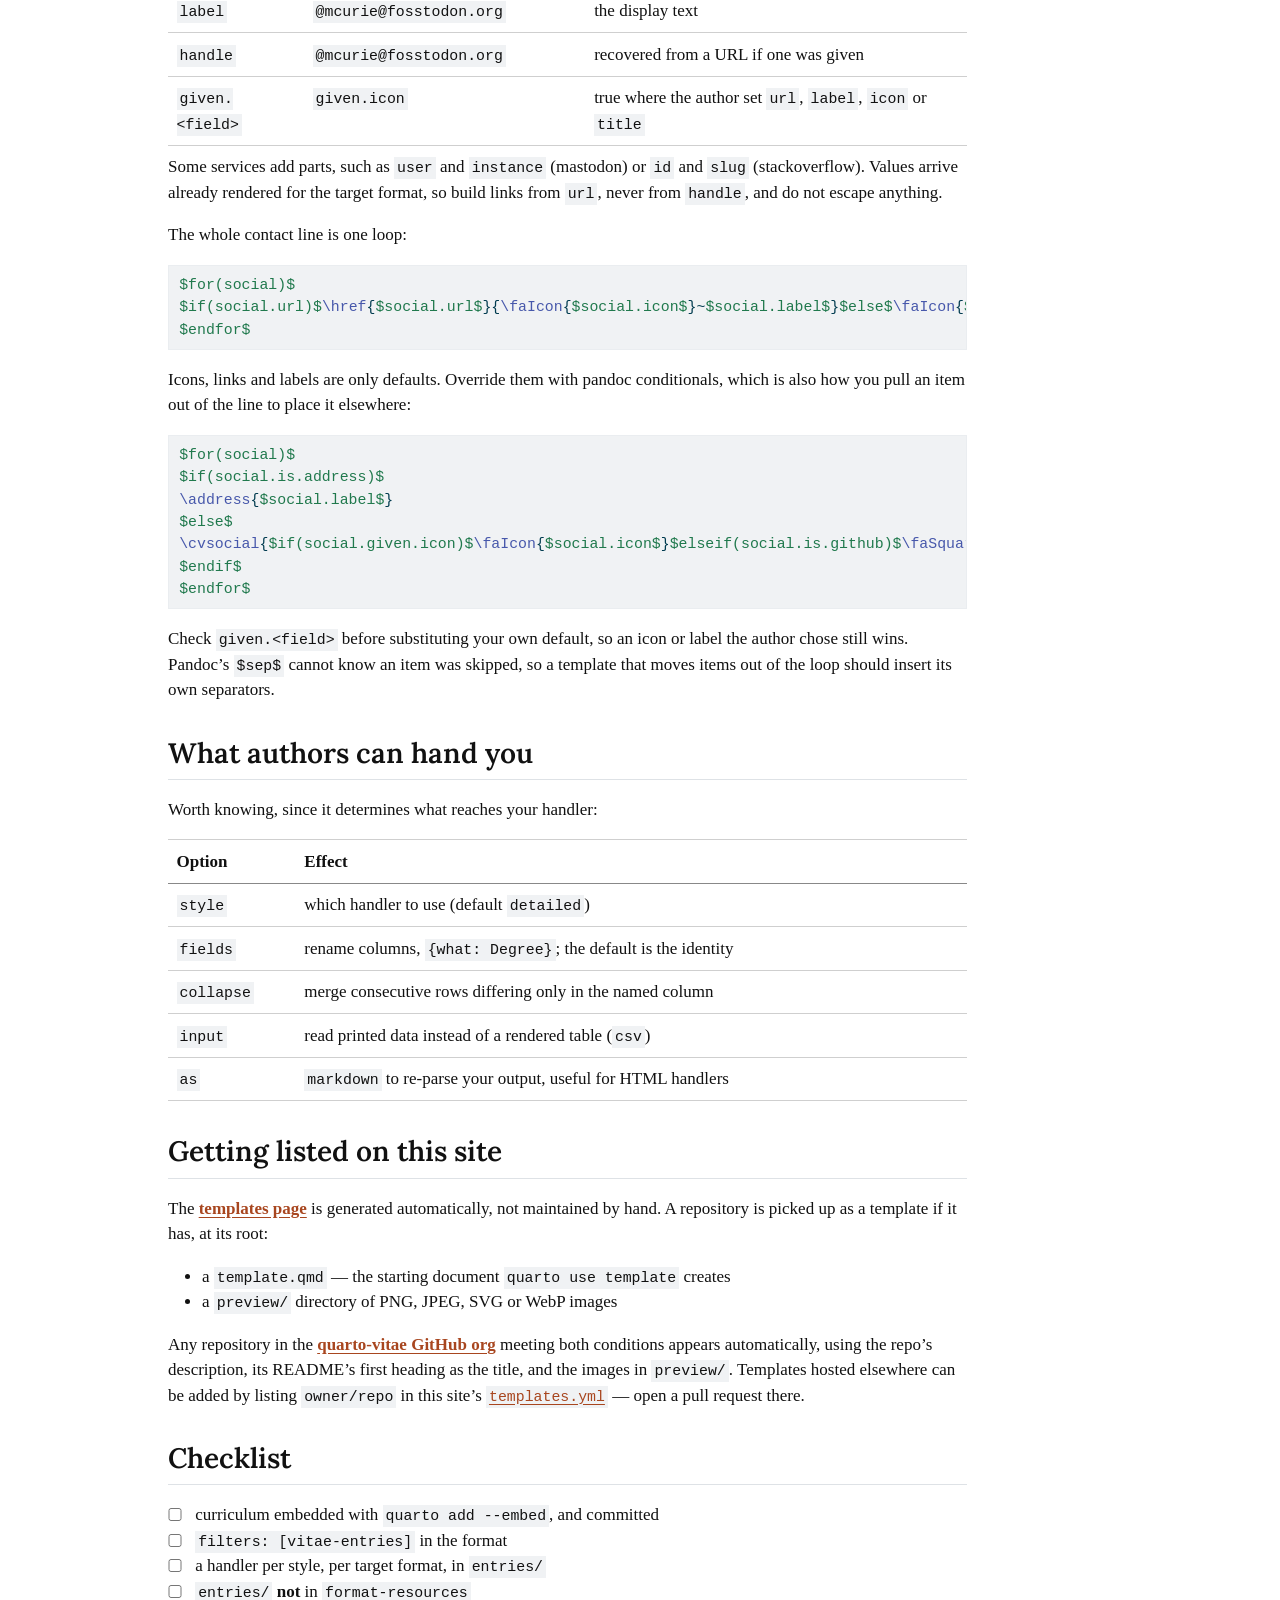
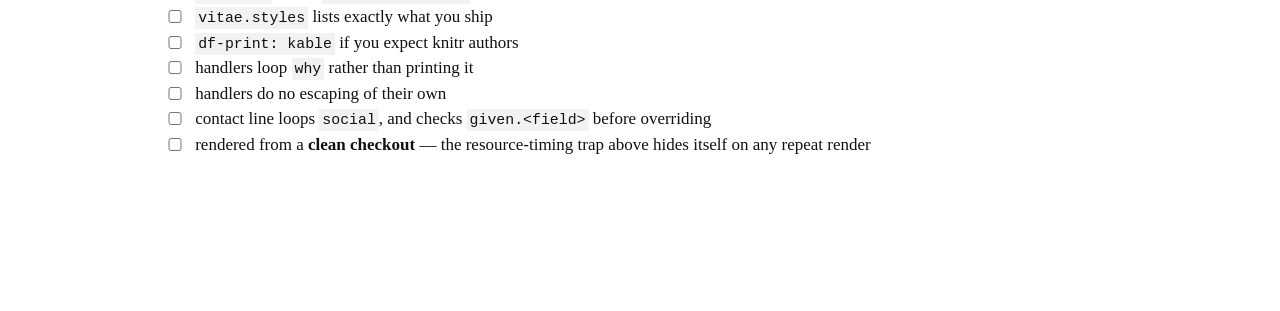
==== commit 76dde41e: "Built site for gh-pages" ====
--- a/creating-templates.html
+++ b/creating-templates.html
@@ -164,6 +164,10 @@
 <span class="menu-text">Writing a CV</span></a>
   </li>  
   <li class="nav-item">
+    <a class="nav-link" href="./migration.html"> 
+<span class="menu-text">Migrating from R Markdown</span></a>
+  </li>  
+  <li class="nav-item">
     <a class="nav-link active" href="./creating-templates.html" aria-current="page"> 
 <span class="menu-text">Creating Templates</span></a>
   </li>  
@@ -205,6 +209,7 @@
   </ul></li>
   <li><a href="#conventional-fields" id="toc-conventional-fields" class="nav-link" data-scroll-target="#conventional-fields">Conventional fields</a></li>
   <li><a href="#naming-styles" id="toc-naming-styles" class="nav-link" data-scroll-target="#naming-styles">Naming styles</a></li>
+  <li><a href="#contact-details" id="toc-contact-details" class="nav-link" data-scroll-target="#contact-details">Contact details</a></li>
   <li><a href="#what-authors-can-hand-you" id="toc-what-authors-can-hand-you" class="nav-link" data-scroll-target="#what-authors-can-hand-you">What authors can hand you</a></li>
   <li><a href="#getting-listed-on-this-site" id="toc-getting-listed-on-this-site" class="nav-link" data-scroll-target="#getting-listed-on-this-site">Getting listed on this site</a></li>
   <li><a href="#checklist" id="toc-checklist" class="nav-link" data-scroll-target="#checklist">Checklist</a></li>
@@ -484,6 +489,75 @@
 </dl>
 <p>Introduce a new name only when the shape is genuinely new (<code>publications</code>, <code>timeline</code>), and declare it in <code>vitae.styles</code> so authors get a useful error rather than an unstyled fallback.</p>
 </section>
+<section id="contact-details" class="level2">
+<h2 class="anchored" data-anchor-id="contact-details">Contact details</h2>
+<p>The header of a CV is front matter, not a listing. Authors write it under <code>social</code>, the same way for every template, and the filter replaces it with a list in which every item has one shape. Your pandoc template loops over it; no extra filter is needed.</p>
+<table class="caption-top table">
+<thead>
+<tr class="header">
+<th>Field</th>
+<th>Example</th>
+<th>Notes</th>
+</tr>
+</thead>
+<tbody>
+<tr class="odd">
+<td><code>service</code></td>
+<td><code>mastodon</code>, <code>custom</code></td>
+<td></td>
+</tr>
+<tr class="even">
+<td><code>is.&lt;service&gt;</code></td>
+<td><code>is.mastodon</code></td>
+<td>true for this item’s service, for <code>$if$</code></td>
+</tr>
+<tr class="odd">
+<td><code>title</code></td>
+<td><code>Mastodon</code></td>
+<td>the service’s name, for alt text</td>
+</tr>
+<tr class="even">
+<td><code>icon</code></td>
+<td><code>mastodon</code></td>
+<td>a <a href="https://fontawesome.com/search?ic=free">Font Awesome 6</a> name</td>
+</tr>
+<tr class="odd">
+<td><code>url</code></td>
+<td><code>https://fosstodon.org/@mcurie</code></td>
+<td>absent when there is nothing to link</td>
+</tr>
+<tr class="even">
+<td><code>label</code></td>
+<td><code>@mcurie@fosstodon.org</code></td>
+<td>the display text</td>
+</tr>
+<tr class="odd">
+<td><code>handle</code></td>
+<td><code>@mcurie@fosstodon.org</code></td>
+<td>recovered from a URL if one was given</td>
+</tr>
+<tr class="even">
+<td><code>given.&lt;field&gt;</code></td>
+<td><code>given.icon</code></td>
+<td>true where the author set <code>url</code>, <code>label</code>, <code>icon</code> or <code>title</code></td>
+</tr>
+</tbody>
+</table>
+<p>Some services add parts, such as <code>user</code> and <code>instance</code> (mastodon) or <code>id</code> and <code>slug</code> (stackoverflow). Values arrive already rendered for the target format, so build links from <code>url</code>, never from <code>handle</code>, and do not escape anything.</p>
+<p>The whole contact line is one loop:</p>
+<div class="code-copy-outer-scaffold"><div class="sourceCode" id="cb10"><pre class="sourceCode tex code-with-copy"><code class="sourceCode latex"><span id="cb10-1"><a href="#cb10-1" aria-hidden="true" tabindex="-1"></a><span class="ss">$for(social)$</span></span>
+<span id="cb10-2"><a href="#cb10-2" aria-hidden="true" tabindex="-1"></a><span class="ss">$if(social.url)$</span><span class="fu">\href</span>{<span class="ss">$social.url$</span>}{<span class="fu">\faIcon</span>{<span class="ss">$social.icon$</span>}~<span class="ss">$social.label$</span>}<span class="ss">$else$</span><span class="fu">\faIcon</span>{<span class="ss">$social.icon$</span>}~<span class="ss">$social.label$$endif$$sep$</span> | </span>
+<span id="cb10-3"><a href="#cb10-3" aria-hidden="true" tabindex="-1"></a><span class="ss">$endfor$</span></span></code></pre></div><button title="Copy to Clipboard" class="code-copy-button"><i class="bi"></i></button></div>
+<p>Icons, links and labels are only defaults. Override them with pandoc conditionals, which is also how you pull an item out of the line to place it elsewhere:</p>
+<div class="code-copy-outer-scaffold"><div class="sourceCode" id="cb11"><pre class="sourceCode tex code-with-copy"><code class="sourceCode latex"><span id="cb11-1"><a href="#cb11-1" aria-hidden="true" tabindex="-1"></a><span class="ss">$for(social)$</span></span>
+<span id="cb11-2"><a href="#cb11-2" aria-hidden="true" tabindex="-1"></a><span class="ss">$if(social.is.address)$</span></span>
+<span id="cb11-3"><a href="#cb11-3" aria-hidden="true" tabindex="-1"></a><span class="fu">\address</span>{<span class="ss">$social.label$</span>}</span>
+<span id="cb11-4"><a href="#cb11-4" aria-hidden="true" tabindex="-1"></a><span class="ss">$else$</span></span>
+<span id="cb11-5"><a href="#cb11-5" aria-hidden="true" tabindex="-1"></a><span class="fu">\cvsocial</span>{<span class="ss">$if(social.given.icon)$</span><span class="fu">\faIcon</span>{<span class="ss">$social.icon$</span>}<span class="ss">$elseif(social.is.github)$</span><span class="fu">\faSquareGithub</span><span class="ss">$else$</span><span class="fu">\faIcon</span>{<span class="ss">$social.icon$</span>}<span class="ss">$endif$</span>~<span class="ss">$social.label$</span>}</span>
+<span id="cb11-6"><a href="#cb11-6" aria-hidden="true" tabindex="-1"></a><span class="ss">$endif$</span></span>
+<span id="cb11-7"><a href="#cb11-7" aria-hidden="true" tabindex="-1"></a><span class="ss">$endfor$</span></span></code></pre></div><button title="Copy to Clipboard" class="code-copy-button"><i class="bi"></i></button></div>
+<p>Check <code>given.&lt;field&gt;</code> before substituting your own default, so an icon or label the author chose still wins. Pandoc’s <code>$sep$</code> cannot know an item was skipped, so a template that moves items out of the loop should insert its own separators.</p>
+</section>
 <section id="what-authors-can-hand-you" class="level2">
 <h2 class="anchored" data-anchor-id="what-authors-can-hand-you">What authors can hand you</h2>
 <p>Worth knowing, since it determines what reaches your handler:</p>
@@ -542,6 +616,7 @@
 <li><label><input type="checkbox"><code>df-print: kable</code> if you expect knitr authors</label></li>
 <li><label><input type="checkbox">handlers loop <code>why</code> rather than printing it</label></li>
 <li><label><input type="checkbox">handlers do no escaping of their own</label></li>
+<li><label><input type="checkbox">contact line loops <code>social</code>, and checks <code>given.&lt;field&gt;</code> before overriding</label></li>
 <li><label><input type="checkbox">rendered from a <strong>clean checkout</strong> — the resource-timing trap above hides itself on any repeat render</label></li>
 </ul>
 
--- a/styles.css
+++ b/styles.css
@@ -67,6 +67,15 @@
   border-radius: 0.2rem;
   font-weight: 600;
   font-size: 0.95rem;
+}
+
+.landing-migrate {
+  margin-top: 1.5rem;
+  text-align: center;
+}
+
+.landing-migrate p {
+  margin: 0;
 }
 
 .hero-link {
